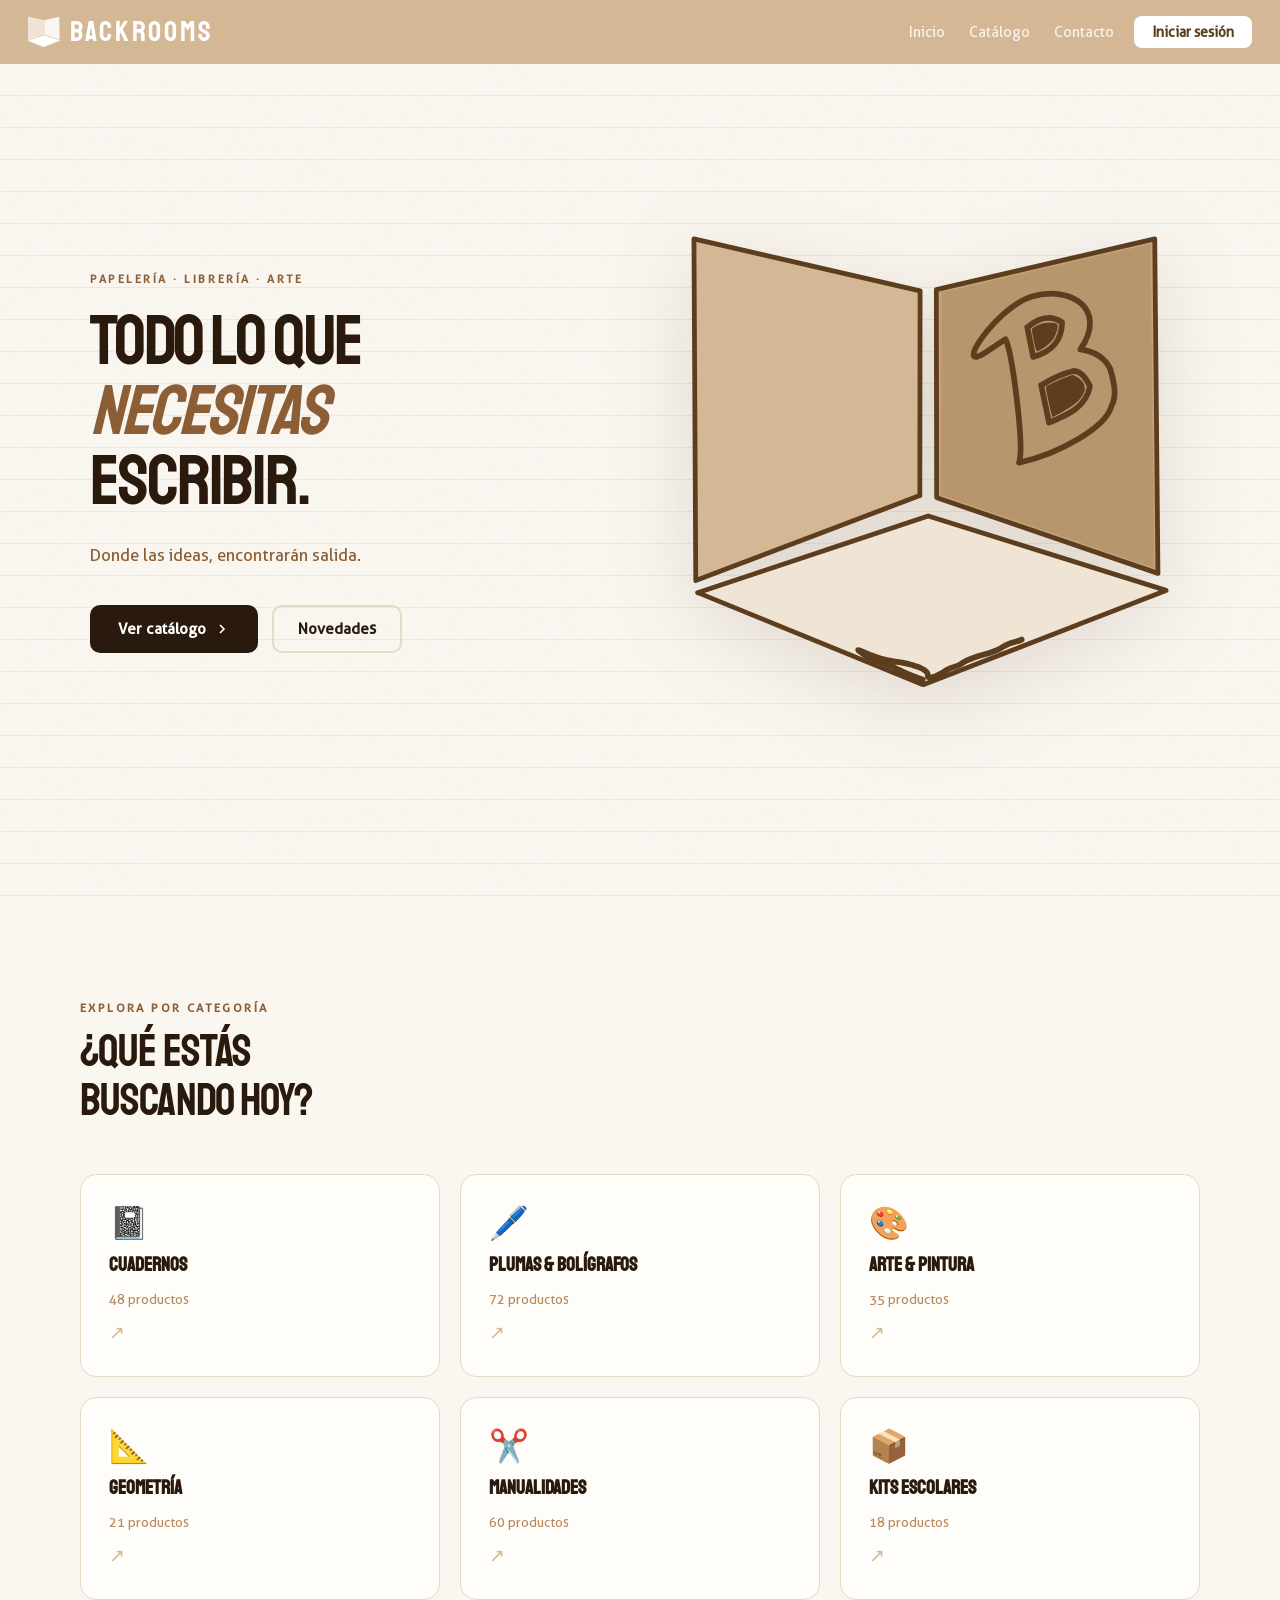
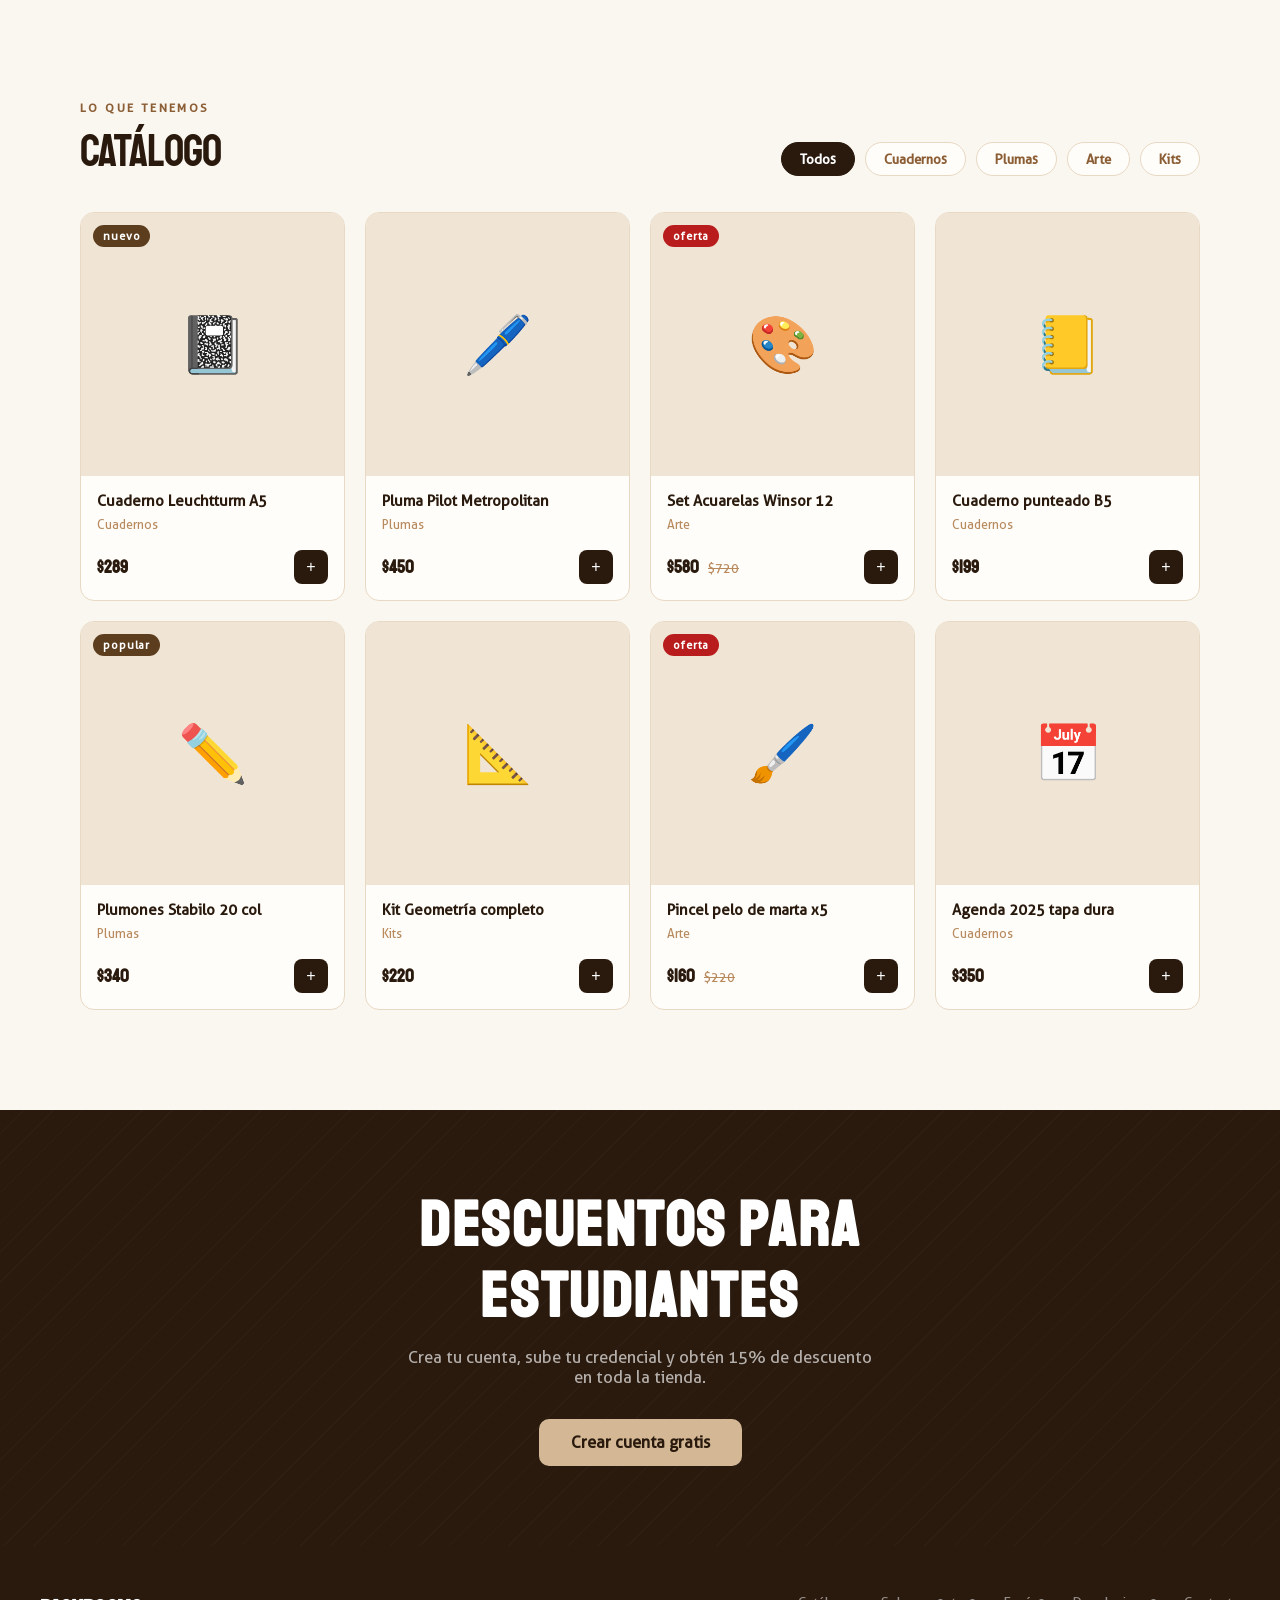
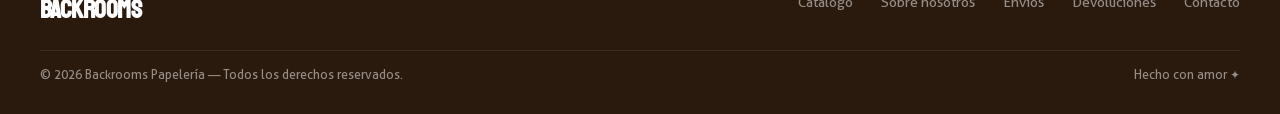
==== index.html @ 9d2553c8 "lf_test 1" ====
<!DOCTYPE html>
<html lang="es">
<head>
  <meta charset="UTF-8" />
  <meta name="viewport" content="width=device-width, initial-scale=1.0" />
  <title>Backrooms — Papelería</title>
  <link rel="preconnect" href="https://fonts.googleapis.com">
  <link href="https://fonts.googleapis.com/css2?family=Playfair+Display:wght@700;900&family=DM+Sans:wght@300;400;500&display=swap" rel="stylesheet">

  <link rel="stylesheet" href="backrooms.css" />
</head>
<body>

  <!-- ── SPLASH ── -->
  <div id="splash">
    <div class="splash-inner">
      <span class="splash-logo">Backrooms</span>
    </div>
  </div>

  <!-- ── NAV ── -->
  <nav id="navbar" class="visible">

    <!-- Avatar móvil: izquierda, solo en móvil con sesión activa -->
    <button class="mobile-avatar-btn" id="mobileAvatarBtn" style="display:none" aria-label="Abrir menú de perfil">
      <img class="mobile-avatar-img" id="mobileAvatarImg" src="" alt="Perfil" />
    </button>

    <!-- Logo alineado a la izquierda (desktop) -->
    <a class="logo" href="#">
      <svg class="logo-icon" viewBox="0 0 502.44 474.82" xmlns="http://www.w3.org/2000/svg" aria-hidden="true">
        <path d="M240.58,272.76 L6.03,361.72 L4.13,4.13 L240.85,58.45 L240.58,273.05" fill="rgba(255,255,255,0.6)" stroke="white" stroke-width="8" stroke-linejoin="round" stroke-linecap="round"/>
        <path d="M258.43,275.12 L489.83,354.2 L486.45,4.13 L257.83,57.25 L258.18,274.07" fill="rgba(255,255,255,0.85)" stroke="white" stroke-width="8" stroke-linejoin="round" stroke-linecap="round"/>
        <path d="M8.13,374.35 L244.09,470.69 L498.32,372.02 L249.34,294.12 L7.92,374.42" fill="white" stroke="white" stroke-width="8" stroke-linejoin="round" stroke-linecap="round"/>
        <path d="M330.28,109.1 C337.43,123.56 350.23,222.29 344.45,238.32 C386.89,228.7 435.29,201.38 441.06,179.17 C447.83,168.06 443.08,151.62 439.93,140.23 C433.92,127.61 422.72,121.78 408.67,119.7 C437.21,78.1 399.59,52.43 357.89,64.28 C320.61,75.45 273.63,146.62 309.82,122.67 L330.28,109.1 Z" fill="none" stroke="white" stroke-width="10" stroke-linecap="round" stroke-linejoin="round"/>
        <path d="M364.03,121.64 C363.24,121.64 362.28,120.72 361.91,119.59 C361.55,118.47 360.4,113.24 359.36,107.98 C358.33,102.71 357.73,98.25 358.03,98.04 C358.34,97.84 360.69,96.36 363.25,94.75 C365.88,93.11 371.05,91.83 375.08,91.83 C379.03,91.83 383.02,92.31 383.96,92.89 C384.92,93.48 385.21,95.89 384.62,98.36 C384.04,100.79 382.53,104.82 381.27,107.32 C380.01,109.82 375.94,114.06 372.23,116.75 C368.52,119.44 364.83,121.64 364.03,121.64 Z" fill="white"/>
        <path d="M390.68,184.66 L379.25,190.67 L377.66,184.46 C376.79,181.05 375.21,173.96 374.16,168.69 C373.11,163.43 372.5,158.91 372.8,158.64 C373.11,158.37 376.61,156.51 380.58,154.51 C384.56,152.5 390.71,149.84 394.25,148.59 L400.7,146.31 L405.14,148.61 C407.58,149.87 410.57,152.76 411.78,155.02 C413.04,157.37 413.53,160.94 412.93,163.33 C412.35,165.64 409.68,170.04 406.99,173.1 C404.3,176.16 396.96,181.36 390.68,184.66 Z" fill="white"/>
      </svg>
      <span class="logo-text">Backrooms</span>
    </a>

    <!-- Hamburger: solo en móvil -->
    <button class="hamburger" id="hamburger" aria-label="Abrir menú">
      <span class="ham-line"></span>
      <span class="ham-line"></span>
      <span class="ham-line"></span>
      <img class="ham-avatar" id="hamAvatar" src="" alt="Mi perfil" style="display:none" />
    </button>

    <div class="nav-right-group">
      <div class="nav-links">
        <a href="#">Inicio</a>
        <a href="#catalogo">Catálogo</a>
        <a href="#">Contacto</a>
      </div>
      <div class="nav-auth" id="navAuth">
        <button class="btn-auth" id="btnLogin">Iniciar sesión</button>
        <div class="user-menu-wrap" id="userMenuWrap" style="display:none">
          <button class="btn-user" id="btnUserMenu">
            <img class="btn-user-avatar" id="userAvatar" src="" alt="" />
            <span class="btn-user-name" id="userDisplayName"></span>
          </button>
          <div class="user-dropdown" id="userDropdown">
            <div class="user-dropdown-header">
              <strong id="dropdownName"></strong>
              <span id="dropdownEmail"></span>
            </div>
            <a class="user-dropdown-item" id="btnMyProfile" href="perfil.html">
              <svg width="16" height="16" viewBox="0 0 24 24" fill="none" stroke="currentColor" stroke-width="2" stroke-linecap="round" stroke-linejoin="round"><circle cx="12" cy="8" r="4"/><path d="M4 20c0-4 3.6-7 8-7s8 3 8 7"/></svg>
              Mi perfil
            </a>
            <a class="user-dropdown-item" href="guardados.html">
              <svg width="16" height="16" viewBox="0 0 24 24" fill="none" stroke="currentColor" stroke-width="2" stroke-linecap="round" stroke-linejoin="round"><path d="M19 21l-7-5-7 5V5a2 2 0 0 1 2-2h10a2 2 0 0 1 2 2z"/></svg>
              Guardados
            </a>
            <button class="user-dropdown-item danger" id="btnLogout">
              <svg width="16" height="16" viewBox="0 0 24 24" fill="none" stroke="currentColor" stroke-width="2" stroke-linecap="round" stroke-linejoin="round"><path d="M9 21H5a2 2 0 0 1-2-2V5a2 2 0 0 1 2-2h4"/><polyline points="16 17 21 12 16 7"/><line x1="21" y1="12" x2="9" y2="12"/></svg>
              Cerrar sesión
            </button>
          </div>
        </div>
      </div>
    </div>
  </nav>

  <!-- ── DRAWER ── -->
  <div class="fullmenu" id="fullMenu" role="dialog" aria-label="Menú de navegación" aria-modal="true">
    <button class="fullmenu-close" id="fullMenuClose" aria-label="Cerrar menú">✕</button>
    <div class="fullmenu-left">
      <a class="drawer-profile" id="drawerProfile" href="#" style="display:none">
        <img class="drawer-avatar" id="drawerAvatar" src="" alt="Avatar" />
        <div class="drawer-user-info">
          <span class="drawer-username" id="drawerUsername">—</span>
          <span class="drawer-email" id="drawerEmail">—</span>
        </div>
      </a>
      <div class="drawer-divider"></div>
      <ul>
        <li><a href="#">Inicio</a></li>
        <li><a href="#catalogo">Catálogo</a></li>
        <li><a href="#">Contacto</a></li>
      </ul>
      <div class="drawer-divider"></div>
      <button class="drawer-signout" id="drawerSignout" style="display:none">
        <svg width="16" height="16" viewBox="0 0 24 24" fill="none" stroke="currentColor" stroke-width="2" stroke-linecap="round" stroke-linejoin="round"><path d="M9 21H5a2 2 0 0 1-2-2V5a2 2 0 0 1 2-2h4"/><polyline points="16 17 21 12 16 7"/><line x1="21" y1="12" x2="9" y2="12"/></svg>
        Cerrar sesión
      </button>
      <button class="drawer-login" id="drawerLogin" style="display:none">
        <svg width="16" height="16" viewBox="0 0 24 24" fill="none" stroke="currentColor" stroke-width="2" stroke-linecap="round" stroke-linejoin="round"><path d="M15 3h4a2 2 0 0 1 2 2v14a2 2 0 0 1-2 2h-4"/><polyline points="10 17 15 12 10 7"/><line x1="15" y1="12" x2="3" y2="12"/></svg>
        Iniciar sesión
      </button>
    </div>
  </div>
  <div class="fullmenu-overlay" id="fullMenuOverlay"></div>

  <!-- ── MODAL AUTH (mismo HTML que EcoLinces) ── -->
  <div class="modal-backdrop" id="modalBackdrop">
    <div class="modal" id="authModal">
      <button class="modal-close" id="modalClose">✕</button>
      <div class="modal-header" id="modalHeader">
        <span id="modalHeading">¡Bienvenido de vuelta!</span>
      </div>
      <div class="modal-tabs">
        <button class="tab active" data-tab="login">Iniciar sesión</button>
        <button class="tab" data-tab="register">Registrarse</button>
      </div>
      <div class="tab-content active" id="tabLogin">
        <input type="email" id="loginEmail" placeholder="Correo electrónico" />
        <input type="password" id="loginPassword" placeholder="Contraseña" />
        <button class="btn-submit" id="btnDoLogin">Entrar</button>
        <p class="auth-error" id="loginError"></p>
      </div>
      <div class="tab-content" id="tabRegister">
        <input type="text"     id="regUsername"  placeholder="Nombre de usuario" />
        <input type="email"    id="regEmail"     placeholder="Correo electrónico" />
        <div class="password-wrap">
          <input type="password" id="regPassword" placeholder="Contraseña (mín. 6 caracteres)" />
          <div class="strength-bar"><div class="strength-fill" id="strengthFill"></div></div>
          <span class="strength-label" id="strengthLabel"></span>
        </div>
        <button class="btn-submit" id="btnDoRegister">Crear cuenta</button>
        <p class="auth-error" id="registerError"></p>
      </div>
    </div>
  </div>

  <!-- ── HERO ── -->
  <section class="hero">
    <div class="hero-content">
      <div class="hero-text">
        <p class="hero-eyebrow">Papelería · Librería · Arte</p>
        <h1 class="hero-title">
          Todo lo que<br><em>necesitas</em><br>escribir.
        </h1>
        <p class="hero-desc">
          Donde las ideas, encontrarán salida.
        </p>
        <div class="hero-ctas">
          <a href="#catalogo" class="btn-primary">
            Ver catálogo
            <svg width="16" height="16" viewBox="0 0 24 24" fill="none" stroke="currentColor" stroke-width="2.5"><path d="m9 18 6-6-6-6"/></svg>
          </a>
          <a href="#" class="btn-secondary">Novedades</a>
        </div>
      </div>

      <div class="hero-illustration">
        <!-- Logo/Ilustración SVG del Canvas de Backrooms -->
        <svg viewBox="0 0 502.44 474.82" xmlns="http://www.w3.org/2000/svg" aria-label="Logo de Backrooms">
          <!-- Caja isométrica izquierda -->
          <path d="M240.58,272.76 L6.03,361.72 L4.13,4.13 L240.85,58.45 L240.58,273.05"
            fill="#d4b896" stroke="#5c3d1e" stroke-width="5" stroke-linejoin="round" stroke-linecap="round"/>
          <!-- Caja isométrica derecha -->
          <path d="M258.43,275.12 L489.83,354.2 L486.45,4.13 L257.83,57.25 L258.18,274.07"
            fill="#c4a37a" stroke="#5c3d1e" stroke-width="5" stroke-linejoin="round" stroke-linecap="round"/>
          <!-- Tapa/suelo -->
          <path d="M8.13,374.35 L244.09,470.69 L498.32,372.02 L249.34,294.12 L7.92,374.42"
            fill="#f0e4d4" stroke="#5c3d1e" stroke-width="5" stroke-linejoin="round" stroke-linecap="round"/>

          <!-- Ilustración del lince (simplificada, parte rellena) -->
          <path d="M484.74,347.97 C483.95,347.9 433.64,330.78 372.93,309.93 L262.56,272.03 L262.98,166.12 L263.41,60.2 L370.07,35.21 C428.74,21.46 477.94,10.18 479.41,10.14 L482.09,10.05 L483.11,105.64 C483.68,158.22 484.6,234.28 485.15,274.67 C485.72,316.08 485.54,348.05 484.74,347.97 Z"
            fill="#5c3d1e" opacity="0.12"/>

          <!-- Cuerpo del lince -->
          <path d="M330.28,109.1 C337.43,123.56 350.23,222.29 344.45,238.32 C386.89,228.7 435.29,201.38 441.06,179.17 C447.83,168.06 443.08,151.62 439.93,140.23 C433.92,127.61 422.72,121.78 408.67,119.7 C437.21,78.1 399.59,52.43 357.89,64.28 C320.61,75.45 273.63,146.62 309.82,122.67 L330.28,109.1 Z"
            fill="none" stroke="#5c3d1e" stroke-width="6" stroke-linecap="round" stroke-linejoin="round"/>

          <!-- Ojo izquierdo del lince -->
          <path d="M364.03,121.64 C363.24,121.64 362.28,120.72 361.91,119.59 C361.55,118.47 360.4,113.24 359.36,107.98 C358.33,102.71 357.73,98.25 358.03,98.04 C358.34,97.84 360.69,96.36 363.25,94.75 C365.88,93.11 371.05,91.83 375.08,91.83 C379.03,91.83 383.02,92.31 383.96,92.89 C384.92,93.48 385.21,95.89 384.62,98.36 C384.04,100.79 382.53,104.82 381.27,107.32 C380.01,109.82 375.94,114.06 372.23,116.75 C368.52,119.44 364.83,121.64 364.03,121.64 Z"
            fill="#5c3d1e"/>
          <!-- Oreja izquierda -->
          <path d="M353.08,96.46 L359.19,127.57 C380.7,121.42 389.32,109.19 389.45,91.19 C379.4,84.99 368.05,83.68 353.16,96.84"
            fill="none" stroke="#5c3d1e" stroke-width="6" stroke-linecap="round" stroke-linejoin="round"/>

          <!-- Ojo derecho -->
          <path d="M390.68,184.66 L379.25,190.67 L377.66,184.46 C376.79,181.05 375.21,173.96 374.16,168.69 C373.11,163.43 372.5,158.91 372.8,158.64 C373.11,158.37 376.61,156.51 380.58,154.51 C384.56,152.5 390.71,149.84 394.25,148.59 L400.7,146.31 L405.14,148.61 C407.58,149.87 410.57,152.76 411.78,155.02 C413.04,157.37 413.53,160.94 412.93,163.33 C412.35,165.64 409.68,170.04 406.99,173.1 C404.3,176.16 396.96,181.36 390.68,184.66 Z"
            fill="#5c3d1e"/>
          <!-- Oreja derecha -->
          <path d="M367.53,156.96 L375.84,196.38 C395.31,188.27 414.79,180.1 418.64,158.32 C414.6,150.33 410.18,142.95 401.53,142.32 C389.78,145.03 378.53,150.33 367.59,157.28"
            fill="none" stroke="#5c3d1e" stroke-width="6" stroke-linecap="round" stroke-linejoin="round"/>

          <!-- Suelo completo -->
          <path d="M243.64,465.34 L243.69,465.35 Q243.75,465.37 241.97,464.84 Q240.19,464.31 238.46,463.64 L236.73,462.97 L234.98,462.26 Q233.24,461.56 231.01,460.7 Q228.78,459.84 226.58,458.91 Q224.39,457.98 222.39,457.07 Q220.38,456.17 218.55,455.2 Q216.71,454.23 214.89,453.35 Q213.08,452.46 211.26,451.65 Q209.44,450.84 207.74,450.17 Q206.05,449.51 204.2,448.72 Q202.36,447.94 200.54,447.43 Q198.73,446.92 196.7,446.51 Q194.68,446.1 192.65,445.41 Q190.62,444.72 188.83,443.78 Q187.04,442.84 185.58,441.69 Q184.11,440.54 182.58,439.46 L181.04,438.37 L178.09,436.25 L176.58,435.14 Q175.07,434.03 176.9,434.72 Q178.73,435.4 180.62,436.19 L182.51,436.97 L187.38,439.02 L190.23,440.17 Q193.08,441.33 196.3,442.34 Q199.53,443.36 202.68,444.19 Q205.83,445.01 208.85,445.59 Q211.87,446.17 214.86,446.59 Q217.85,447.01 220.53,447.39 Q223.21,447.77 225.75,448.37 Q228.28,448.97 230.51,449.59 Q232.74,450.22 234.64,450.81 Q236.55,451.4 238.26,452 Q239.97,452.6 241.93,453.5 Q243.88,454.4 245.41,455.48 Q246.94,456.57 248.07,458.04 Q249.19,459.51 248.94,461.36 Q248.7,463.21 250.79,463.24 Q252.88,463.27 254.72,462.68 Q256.56,462.08 258.52,461.16 Q260.47,460.25 262.14,459.33 Q263.81,458.41 265.61,457.33 Q267.42,456.25 269.22,455.1 Q271.02,453.96 272.99,453.26 Q274.96,452.55 276.98,451.92 Q279,451.29 280.94,450.54 Q282.88,449.78 284.44,448.57 Q285.99,447.36 287.68,446.43 Q289.38,445.5 291.25,444.72 Q293.12,443.95 294.83,443.3 Q296.54,442.65 298.46,442 Q300.38,441.35 302.23,440.75 Q304.08,440.14 305.91,439.65 Q307.73,439.17 309.65,438.63 Q311.57,438.1 313.52,437.46 Q315.46,436.82 317.17,436.16 L318.88,435.5 L320.66,434.83 Q322.45,434.16 324.13,433.18 Q325.8,432.2 327.43,431.14 Q329.05,430.08 330.76,429.27 Q332.47,428.46 334.31,427.76 Q336.15,427.07 337.9,426.53 Q339.65,426 341.43,425.59 Q343.21,425.18 344.89,424.47 L347.18,423.47"
            fill="none" stroke="#5c3d1e" stroke-width="6" stroke-linecap="round" stroke-linejoin="round"/>
        </svg>
      </div>
    </div>
  </section>

  <!-- ── CATEGORÍAS ── -->
  <section class="categories-section">
    <div class="fade-in">
      <p class="section-label">Explora por categoría</p>
      <h2 class="section-title">¿Qué estás<br>buscando hoy?</h2>
    </div>
    <div class="categories-grid fade-in">
      <a class="cat-card" href="#catalogo">
        <div class="cat-icon">📓</div>
        <div class="cat-name">Cuadernos</div>
        <div class="cat-count">48 productos</div>
        <div class="cat-arrow">↗</div>
      </a>
      <a class="cat-card" href="#catalogo">
        <div class="cat-icon">🖊️</div>
        <div class="cat-name">Plumas & Bolígrafos</div>
        <div class="cat-count">72 productos</div>
        <div class="cat-arrow">↗</div>
      </a>
      <a class="cat-card" href="#catalogo">
        <div class="cat-icon">🎨</div>
        <div class="cat-name">Arte & Pintura</div>
        <div class="cat-count">35 productos</div>
        <div class="cat-arrow">↗</div>
      </a>
      <a class="cat-card" href="#catalogo">
        <div class="cat-icon">📐</div>
        <div class="cat-name">Geometría</div>
        <div class="cat-count">21 productos</div>
        <div class="cat-arrow">↗</div>
      </a>
      <a class="cat-card" href="#catalogo">
        <div class="cat-icon">✂️</div>
        <div class="cat-name">Manualidades</div>
        <div class="cat-count">60 productos</div>
        <div class="cat-arrow">↗</div>
      </a>
      <a class="cat-card" href="#catalogo">
        <div class="cat-icon">📦</div>
        <div class="cat-name">Kits escolares</div>
        <div class="cat-count">18 productos</div>
        <div class="cat-arrow">↗</div>
      </a>
    </div>
  </section>

  <!-- ── CATÁLOGO ── -->
  <section class="catalog-section" id="catalogo">
    <div class="catalog-header fade-in">
      <div>
        <p class="section-label">Lo que tenemos</p>
        <h2 class="section-title" style="margin-bottom:0">Catálogo</h2>
      </div>
      <div class="catalog-filters" id="filterBtns">
        <button class="filter-btn active" data-filter="all">Todos</button>
        <button class="filter-btn" data-filter="cuadernos">Cuadernos</button>
        <button class="filter-btn" data-filter="plumas">Plumas</button>
        <button class="filter-btn" data-filter="arte">Arte</button>
        <button class="filter-btn" data-filter="kits">Kits</button>
      </div>
    </div>

    <div class="products-grid" id="productsGrid">
      <!-- Skeleton inicial -->
      <div class="product-skel"><div class="skel-img"></div><div class="skel-line"></div><div class="skel-line short"></div></div>
      <div class="product-skel"><div class="skel-img"></div><div class="skel-line"></div><div class="skel-line short"></div></div>
      <div class="product-skel"><div class="skel-img"></div><div class="skel-line"></div><div class="skel-line short"></div></div>
      <div class="product-skel"><div class="skel-img"></div><div class="skel-line"></div><div class="skel-line short"></div></div>
    </div>
  </section>

  <!-- ── BANNER ── -->
  <section class="banner-section fade-in">
    <h2>Descuentos para<br>estudiantes</h2>
    <p>Crea tu cuenta, sube tu credencial y obtén 15% de descuento en toda la tienda.</p>
    <a href="#" class="btn-banner" id="bannerCta">Crear cuenta gratis</a>
  </section>

  <!-- ── FOOTER ── -->
  <footer>
    <div class="footer-top">
      <div class="footer-brand">Backrooms</div>
      <div class="footer-links">
        <a href="#">Catálogo</a>
        <a href="#">Sobre nosotros</a>
        <a href="#">Envíos</a>
        <a href="#">Devoluciones</a>
        <a href="#">Contacto</a>
      </div>
    </div>
    <div class="footer-bottom">
      <span>© 2026 Backrooms Papelería — Todos los derechos reservados.</span>
      <span>Hecho con amor ✦</span>
    </div>
  </footer>

  <!-- ── SCRIPTS ── -->
  <script src="https://cdn.jsdelivr.net/npm/@supabase/supabase-js@2"></script>

  <script src="backrooms.js"></script>
</body>
</html>
---- backrooms.css ----
/* ══════════════════════════════════════════════
   VARIABLES & RESET
══════════════════════════════════════════════ */
@font-face {
  font-family: 'Staatliches';
  src: url('Staatliches-Regular.ttf') format('truetype');
  font-weight: normal;
  font-display: swap;
}
@font-face {
  font-family: 'Aller';
  src: url('Aller_Rg.ttf') format('truetype');
  font-weight: normal;
  font-display: swap;
}

*, *::before, *::after {
  box-sizing: border-box;
  margin: 0;
  padding: 0;
  -webkit-tap-highlight-color: transparent;
}

:root {
  /* ── Paleta Backrooms ── */
  --beige:          #d4b896;   /* color principal del header */
  --beige-dark:     #c4a37a;   /* hover del header al hacer scroll */
  --beige-light:    #f0e4d4;   /* fondos suaves */
  --beige-pale:     #faf6f0;   /* fondo de página */
  --brown:          #5c3d1e;   /* texto principal */
  --brown-mid:      #8b5e35;   /* texto secundario */
  --brown-light:    #b88a5e;   /* texto terciario */
  --cream:          #fffdf9;   /* superficie cards */
  --ink:            #2a1a0e;   /* texto más oscuro / bold */
  --accent:         #3a2210;   /* acento oscuro */

  /* ── Tokens semánticos ── */
  --bg-page:        #faf6f0;
  --bg-surface:     #fffdf9;
  --bg-surface-2:   #f5ede0;
  --bg-nav:         #d4b896;
  --bg-nav-scroll:  rgba(212, 184, 150, 0.88);
  --bg-footer:      #2a1a0e;
  --border-subtle:  #e8d9c4;
  --text-dark:      #2a1a0e;
  --text-mid:       #8b5e35;
  --text-light:     #b88a5e;
  --nav-height:     64px;

  /* ── Acento de botones (análogo al green-btn de EcoLinces) ── */
  --btn-main:       #5c3d1e;
  --btn-hover:      #3a2210;
  --skel-base:      #e8d9c4;
  --skel-shine:     #f0e4d4;
}

html { scroll-behavior: smooth; }

:focus-visible {
  outline: 3px solid var(--brown);
  outline-offset: 3px;
  border-radius: 4px;
}

body {
  font-family: 'Aller', Arial, sans-serif;
  color: var(--text-dark);
  background: var(--bg-page);
  overflow-x: hidden;
}

/* ══════════════════════════════════════════════
   SPLASH
══════════════════════════════════════════════ */
#splash {
  position: fixed;
  inset: 0;
  z-index: 99999;
  background: var(--beige);
  display: flex;
  align-items: center;
  justify-content: center;
  pointer-events: none;
}

.splash-inner {
  display: flex;
  align-items: center;
  gap: 14px;
}

.splash-icon {
  width: 48px;
  height: 48px;
  opacity: 0;
}

#splash .splash-logo {
  font-family: 'Staatliches', sans-serif;
  font-size: 4.5rem;
  letter-spacing: 0.08em;
  font-weight: 900;
  color: white;
  opacity: 0;
  transform: translateY(0);
  transition: none;
  letter-spacing: -0.02em;
}

#splash.animate-logo .splash-logo,
#splash.animate-logo .splash-icon {
  animation: splashFadeIn 0.7s ease forwards;
}
#splash.animate-logo .splash-icon { animation-delay: 0.1s; }

#splash.animate-slide .splash-logo,
#splash.animate-slide .splash-icon {
  animation: splashSlideUp 0.55s cubic-bezier(.4,0,.2,1) forwards;
}

@keyframes splashFadeIn {
  from { opacity: 0; transform: translateY(20px); }
  to   { opacity: 1; transform: translateY(0); }
}
@keyframes splashSlideUp {
  from { opacity: 1; transform: translateY(0); }
  to   { opacity: 0; transform: translateY(-70px); }
}

#splash.done {
  opacity: 0;
  transition: opacity 0.3s ease;
  pointer-events: none;
}

/* ══════════════════════════════════════════════
   NAV — mismo patrón que EcoLinces, colores Backrooms
══════════════════════════════════════════════ */
nav {
  position: fixed;
  top: 0; left: 0; right: 0;
  z-index: 200;
  height: var(--nav-height);
  display: flex;
  align-items: center;
  justify-content: space-between;
  padding: 0 28px;
  background: var(--bg-nav);
  transition: background 0.4s ease, backdrop-filter 0.4s ease, box-shadow 0.4s ease;
  opacity: 0;
}

nav.visible {
  opacity: 1;
  transition: opacity 0.5s ease, background 0.4s ease, backdrop-filter 0.4s ease, box-shadow 0.4s ease;
}

nav.scrolled {
  background: var(--bg-nav-scroll);
  backdrop-filter: blur(14px);
  -webkit-backdrop-filter: blur(14px);
  box-shadow: 0 1px 16px rgba(90,50,20,0.12);
}

/* Logo centrado */
/* Logo alineado a la izquierda */
.logo {
  display: flex;
  align-items: center;
  gap: 10px;
  text-decoration: none;
  flex-shrink: 0;
}

.logo-icon {
  width: 32px;
  height: 32px;
  flex-shrink: 0;
}

.logo-text {
  font-family: 'Staatliches', sans-serif;
  font-size: 1.8rem;
  font-weight: normal;
  color: white;
  letter-spacing: 0.1em;
  white-space: nowrap;
  text-transform: uppercase;
}


/* Avatar móvil: izquierda del nav, solo visible en móvil con sesión */
.mobile-avatar-btn {
  display: none;
  background: none;
  border: none;
  cursor: pointer;
  padding: 2px;
  border-radius: 50%;
  flex-shrink: 0;
}

.mobile-avatar-img {
  width: 36px;
  height: 36px;
  border-radius: 50%;
  object-fit: cover;
  border: 2px solid rgba(255,255,255,0.7);
  display: block;
  transition: border-color 0.2s;
}
.mobile-avatar-btn:hover .mobile-avatar-img { border-color: white; }


/* Links de cuenta en el drawer */
.drawer-account-links {
  display: flex;
  flex-direction: column;
  gap: 2px;
  margin-top: 8px;
}
.drawer-account-link {
  display: flex;
  align-items: center;
  gap: 10px;
  font-family: 'Aller', sans-serif;
  font-size: 0.88rem;
  font-weight: 600;
  color: var(--text-mid);
  text-decoration: none;
  padding: 9px 8px;
  border-radius: 8px;
  transition: background 0.18s, color 0.18s;
}
.drawer-account-link:hover {
  background: rgba(92,61,30,0.08);
  color: var(--ink);
}

/* Hamburger: oculto en desktop, visible solo en móvil */
.hamburger {
  background: none;
  border: none;
  cursor: pointer;
  display: none;
  flex-direction: column;
  gap: 5px;
  padding: 6px;
  border-radius: 8px;
  transition: background 0.2s;
  order: 3;
}
.hamburger:hover { background: rgba(255,255,255,0.2); }

.ham-line {
  display: block;
  width: 22px;
  height: 2px;
  background: white;
  border-radius: 2px;
}

.ham-avatar {
  width: 34px;
  height: 34px;
  border-radius: 50%;
  object-fit: cover;
  border: 2px solid rgba(255,255,255,0.6);
  transition: border-color 0.2s, transform 0.2s;
}
.ham-avatar:hover { border-color: white; transform: scale(1.05); }

/* Nav derecha */
.nav-right-group {
  display: flex;
  align-items: center;
  gap: 20px;
}

.nav-links {
  display: flex;
  gap: 24px;
  align-items: center;
}

.nav-links a {
  font-family: 'Aller', sans-serif;
  font-size: 0.9rem;
  font-weight: 500;
  color: white;
  text-decoration: none;
  opacity: 0.85;
  transition: opacity 0.2s;
}
.nav-links a:hover { opacity: 1; }

/* Auth en nav */
.nav-auth { display: flex; align-items: center; }

.btn-auth {
  background: white;
  color: var(--brown);
  border: none;
  border-radius: 8px;
  padding: 8px 18px;
  font-family: 'Aller', sans-serif;
  font-size: 0.88rem;
  font-weight: 700;
  cursor: pointer;
  transition: background 0.2s, color 0.2s, transform 0.15s;
}
.btn-auth:hover { background: var(--beige-light); transform: translateY(-1px); }

.user-menu-wrap { position: relative; }

.btn-user {
  display: flex;
  align-items: center;
  gap: 8px;
  background: rgba(255,255,255,0.18);
  border: 1px solid rgba(255,255,255,0.3);
  border-radius: 99px;
  padding: 4px 12px 4px 4px;
  cursor: pointer;
  transition: background 0.2s;
}
.btn-user:hover { background: rgba(255,255,255,0.28); }

.btn-user-avatar {
  width: 28px;
  height: 28px;
  border-radius: 50%;
  object-fit: cover;
}

.btn-user-name {
  font-family: 'Aller', sans-serif;
  font-size: 0.85rem;
  font-weight: 600;
  color: white;
  max-width: 100px;
  overflow: hidden;
  text-overflow: ellipsis;
  white-space: nowrap;
}

/* Dropdown de usuario */
.user-dropdown {
  position: absolute;
  top: calc(100% + 10px);
  right: 0;
  background: var(--bg-surface);
  border: 1px solid var(--border-subtle);
  border-radius: 14px;
  box-shadow: 0 12px 40px rgba(90,50,20,0.16);
  min-width: 210px;
  overflow: hidden;
  opacity: 0;
  pointer-events: none;
  transform: translateY(-6px);
  transition: opacity 0.2s, transform 0.2s;
  z-index: 500;
}
.user-dropdown.open { opacity: 1; pointer-events: all; transform: translateY(0); }

.user-dropdown-header {
  padding: 16px 18px 12px;
  border-bottom: 1px solid var(--border-subtle);
}
.user-dropdown-header strong {
  display: block;
  font-size: 0.95rem;
  color: var(--text-dark);
  font-weight: 700;
}
.user-dropdown-header span {
  font-size: 0.8rem;
  color: var(--text-light);
}

.user-dropdown-item {
  display: flex;
  align-items: center;
  gap: 10px;
  padding: 11px 18px;
  font-family: 'Aller', sans-serif;
  font-size: 0.88rem;
  font-weight: 500;
  color: var(--text-dark);
  text-decoration: none;
  background: none;
  border: none;
  width: 100%;
  text-align: left;
  cursor: pointer;
  transition: background 0.15s;
}
.user-dropdown-item:hover { background: var(--bg-surface-2); }
.user-dropdown-item.danger { color: #b91c1c; }
.user-dropdown-item.danger:hover { background: #fff0f0; }

/* ══════════════════════════════════════════════
   DRAWER (MENÚ FULLSCREEN)
══════════════════════════════════════════════ */
.fullmenu {
  position: fixed;
  inset: 0;
  z-index: 300;
  background: var(--beige-light);
  display: flex;
  flex-direction: column;
  transform: translateX(-100%);
  transition: transform 0.38s cubic-bezier(.4,0,.2,1);
  max-width: 320px;
}
.fullmenu.open { transform: translateX(0); }

.fullmenu-close {
  position: absolute;
  top: 18px;
  right: 18px;
  background: rgba(92,61,30,0.1);
  border: none;
  width: 34px;
  height: 34px;
  border-radius: 50%;
  font-size: 1rem;
  cursor: pointer;
  color: var(--brown);
  display: flex;
  align-items: center;
  justify-content: center;
  transition: background 0.2s, transform 0.2s;
}
.fullmenu-close:hover { background: rgba(92,61,30,0.2); transform: rotate(90deg); }

.fullmenu-left {
  padding: 80px 36px 40px;
  display: flex;
  flex-direction: column;
  gap: 0;
  overflow-y: auto;
  height: 100%;
}

.drawer-profile {
  display: flex;
  align-items: center;
  gap: 12px;
  padding: 10px 0;
  text-decoration: none;
  border-radius: 10px;
  transition: background 0.2s;
}
.drawer-profile:hover { background: rgba(92,61,30,0.06); padding-left: 6px; }

.drawer-avatar {
  width: 46px;
  height: 46px;
  border-radius: 50%;
  object-fit: cover;
  border: 2px solid var(--beige);
}

.drawer-user-info { display: flex; flex-direction: column; }
.drawer-username {
  font-family: 'Aller', sans-serif;
  font-size: 0.95rem;
  font-weight: 700;
  color: var(--ink);
}
.drawer-email {
  font-size: 0.78rem;
  color: var(--text-light);
}

.drawer-divider {
  height: 1px;
  background: var(--border-subtle);
  margin: 16px 0;
}

.fullmenu-left ul { list-style: none; display: flex; flex-direction: column; gap: 4px; }
.fullmenu-left ul li a {
  font-family: 'Staatliches', sans-serif;
  font-size: 1.8rem;
  font-weight: 700;
  color: var(--ink);
  text-decoration: none;
  display: block;
  padding: 6px 0;
  opacity: 0;
  transform: translateX(-20px);
  transition: color 0.2s, opacity 0.35s, transform 0.35s;
  line-height: 1.2;
}
.fullmenu.open .fullmenu-left ul li:nth-child(1) a { opacity:1; transform:translateX(0); transition-delay: 0.08s; }
.fullmenu.open .fullmenu-left ul li:nth-child(2) a { opacity:1; transform:translateX(0); transition-delay: 0.14s; }
.fullmenu.open .fullmenu-left ul li:nth-child(3) a { opacity:1; transform:translateX(0); transition-delay: 0.20s; }
.fullmenu.open .fullmenu-left ul li:nth-child(4) a { opacity:1; transform:translateX(0); transition-delay: 0.26s; }
.fullmenu-left ul li a:hover { color: var(--brown-mid); }

.drawer-signout, .drawer-login {
  display: flex;
  align-items: center;
  gap: 8px;
  background: none;
  border: none;
  cursor: pointer;
  font-family: 'Aller', sans-serif;
  font-size: 0.88rem;
  font-weight: 600;
  color: var(--text-mid);
  padding: 8px 0;
  transition: color 0.2s;
}
.drawer-signout:hover { color: #b91c1c; }
.drawer-login:hover { color: var(--ink); }

.fullmenu-overlay {
  position: fixed;
  inset: 0;
  z-index: 299;
  background: rgba(42,26,14,0.45);
  backdrop-filter: blur(3px);
  opacity: 0;
  pointer-events: none;
  transition: opacity 0.35s;
}
.fullmenu-overlay.visible { opacity: 1; pointer-events: all; }

/* ══════════════════════════════════════════════
   MODAL AUTH — mismo HTML que EcoLinces, colores Backrooms
══════════════════════════════════════════════ */
.modal-backdrop {
  position: fixed;
  inset: 0;
  background: rgba(42,26,14,0.6);
  z-index: 800;
  display: flex;
  align-items: center;
  justify-content: center;
  opacity: 0;
  pointer-events: none;
  transition: opacity 0.25s;
}
.modal-backdrop.open { opacity: 1; pointer-events: all; }

.modal {
  background: var(--bg-surface);
  border-radius: 18px;
  overflow: hidden;
  width: 100%;
  max-width: 520px;
  position: relative;
  box-shadow: 0 24px 64px rgba(42,26,14,0.28);
}

.modal-close {
  position: absolute;
  top: 16px;
  right: 16px;
  background: rgba(255,255,255,0.2);
  border: none;
  font-size: 1.1rem;
  cursor: pointer;
  color: white;
  width: 32px;
  height: 32px;
  border-radius: 50%;
  display: flex;
  align-items: center;
  justify-content: center;
  z-index: 2;
  transition: background 0.2s;
}
.modal-close:hover { background: rgba(255,255,255,0.35); }

/* Header del modal: café/beige oscuro en lugar de verde */
.modal-header {
  background: var(--btn-main);
  padding: 28px 36px 24px;
}
.modal-header span {
  font-family: 'Staatliches', sans-serif;
  font-size: 1.7rem;
  font-weight: 700;
  color: white;
  display: block;
}

.modal-tabs {
  display: flex;
  border-bottom: 2px solid var(--border-subtle);
  padding: 0 36px;
  background: var(--bg-surface);
}
.tab {
  flex: 1;
  background: none;
  border: none;
  padding: 14px 0;
  font-family: 'Aller', sans-serif;
  font-size: 0.95rem;
  font-weight: 600;
  color: var(--text-light);
  cursor: pointer;
  border-bottom: 2px solid transparent;
  margin-bottom: -2px;
  transition: color 0.2s, border-color 0.2s;
}
.tab.active { color: var(--btn-main); border-bottom-color: var(--btn-main); }

.tab-content {
  display: none;
  flex-direction: column;
  gap: 12px;
  padding: 28px 36px 32px;
}
.tab-content.active { display: flex; }

.tab-content input {
  padding: 13px 16px;
  border: 1px solid var(--border-subtle);
  border-radius: 8px;
  font-size: 0.95rem;
  font-family: 'Aller', sans-serif;
  outline: none;
  transition: border-color 0.2s;
  width: 100%;
  background: var(--bg-page);
  color: var(--text-dark);
}
.tab-content input:focus { border-color: var(--btn-main); }

.password-wrap { display: flex; flex-direction: column; gap: 6px; }

.strength-bar {
  height: 5px;
  background: var(--border-subtle);
  border-radius: 99px;
  overflow: hidden;
}
.strength-fill {
  height: 100%;
  width: 0%;
  border-radius: 99px;
  transition: width 0.3s ease, background 0.3s ease;
}
.strength-label {
  font-size: 0.78rem;
  font-weight: 600;
  min-height: 16px;
}

.btn-submit {
  background: var(--btn-main);
  color: white;
  border: none;
  border-radius: 8px;
  padding: 14px;
  font-size: 0.95rem;
  font-weight: 700;
  font-family: 'Aller', sans-serif;
  cursor: pointer;
  margin-top: 4px;
  transition: background 0.2s;
  width: 100%;
}
.btn-submit:hover { background: var(--btn-hover); }

.auth-error {
  font-size: 0.83rem;
  color: #b91c1c;
  min-height: 18px;
  text-align: center;
}

@media (max-width: 520px) {
  .modal-backdrop { padding: 0 20px; }
  .modal { border-radius: 20px; max-height: 90dvh; overflow-y: auto; }
  .tab-content { padding: 20px 24px 28px; }
  .modal-tabs { padding: 0 24px; }
  .modal-header { padding: 22px 24px 18px; }
}

/* ══════════════════════════════════════════════
   HERO — Papel texturado con ilustración
══════════════════════════════════════════════ */
.hero {
  min-height: 100vh;
  display: flex;
  align-items: center;
  justify-content: center;
  padding: calc(var(--nav-height) + 40px) 40px 80px;
  position: relative;
  overflow: hidden;
  background: var(--beige-pale);
}

/* Textura de papel */
.hero::before {
  content: '';
  position: absolute;
  inset: 0;
  background-image:
    url("data:image/svg+xml,%3Csvg width='400' height='400' xmlns='http://www.w3.org/2000/svg'%3E%3Cfilter id='n'%3E%3CfeTurbulence type='fractalNoise' baseFrequency='0.65' numOctaves='3' stitchTiles='stitch'/%3E%3C/filter%3E%3Crect width='100%25' height='100%25' filter='url(%23n)' opacity='0.04'/%3E%3C/svg%3E");
  opacity: 0.6;
  pointer-events: none;
}

/* Líneas de papel rayado decorativas */
.hero::after {
  content: '';
  position: absolute;
  left: 0; right: 0;
  top: var(--nav-height);
  bottom: 0;
  background-image: repeating-linear-gradient(
    to bottom,
    transparent,
    transparent 31px,
    rgba(212,184,150,0.25) 31px,
    rgba(212,184,150,0.25) 32px
  );
  pointer-events: none;
}

.hero-content {
  position: relative;
  z-index: 2;
  display: grid;
  grid-template-columns: 1fr 1fr;
  gap: 60px;
  align-items: center;
  max-width: 1100px;
  width: 100%;
}

.hero-text { }

.hero-eyebrow {
  font-family: 'Aller', sans-serif;
  font-size: 0.72rem;
  font-weight: 700;
  letter-spacing: 0.22em;
  text-transform: uppercase;
  color: var(--brown-mid);
  margin-bottom: 20px;
  opacity: 0;
  animation: fadeUp 0.7s 0.5s ease forwards;
}

.hero-title {
  font-family: 'Staatliches', sans-serif;
  font-size: clamp(3rem, 5.5vw, 5rem);
  font-weight: normal;
  line-height: 1.0;
  letter-spacing: 0.03em;
  color: var(--ink);
  letter-spacing: -0.03em;
  margin-bottom: 24px;
  opacity: 0;
  animation: fadeUp 0.7s 0.65s ease forwards;
}

.hero-title em {
  font-style: italic;
  color: var(--brown-mid);
}

.hero-desc {
  font-size: 1.05rem;
  color: var(--text-mid);
  line-height: 1.7;
  max-width: 420px;
  margin-bottom: 36px;
  opacity: 0;
  animation: fadeUp 0.7s 0.8s ease forwards;
}

.hero-ctas {
  display: flex;
  gap: 14px;
  flex-wrap: wrap;
  opacity: 0;
  animation: fadeUp 0.7s 0.95s ease forwards;
}

.btn-primary {
  background: var(--ink);
  color: white;
  border: none;
  border-radius: 10px;
  padding: 14px 28px;
  font-family: 'Aller', sans-serif;
  font-size: 0.95rem;
  font-weight: 700;
  cursor: pointer;
  text-decoration: none;
  display: inline-flex;
  align-items: center;
  gap: 8px;
  transition: background 0.2s, transform 0.2s;
}
.btn-primary:hover { background: var(--brown); transform: translateY(-2px); }

.btn-secondary {
  background: transparent;
  color: var(--ink);
  border: 2px solid var(--border-subtle);
  border-radius: 10px;
  padding: 13px 24px;
  font-family: 'Aller', sans-serif;
  font-size: 0.95rem;
  font-weight: 600;
  cursor: pointer;
  text-decoration: none;
  transition: border-color 0.2s, background 0.2s, transform 0.2s;
}
.btn-secondary:hover { border-color: var(--brown); background: rgba(92,61,30,0.05); transform: translateY(-2px); }

/* Ilustración del hero */
.hero-illustration {
  position: relative;
  display: flex;
  align-items: center;
  justify-content: center;
  opacity: 0;
  animation: fadeIn 1s 0.6s ease forwards;
}

.hero-illustration svg {
  width: 100%;
  max-width: 480px;
  filter: drop-shadow(0 20px 40px rgba(92,61,30,0.15));
  transform-origin: center;
  animation: floatSvg 6s ease-in-out infinite;
}

@keyframes floatSvg {
  0%, 100% { transform: translateY(0) rotate(-1deg); }
  50%       { transform: translateY(-12px) rotate(1deg); }
}

@keyframes fadeUp {
  from { opacity: 0; transform: translateY(22px); }
  to   { opacity: 1; transform: translateY(0); }
}
@keyframes fadeIn {
  from { opacity: 0; }
  to   { opacity: 1; }
}

/* ══════════════════════════════════════════════
   SECCIÓN CATEGORÍAS
══════════════════════════════════════════════ */
.section-label {
  font-family: 'Aller', sans-serif;
  font-size: 0.75rem;
  font-weight: 700;
  letter-spacing: 0.2em;
  text-transform: uppercase;
  color: var(--brown-mid);
  margin-bottom: 12px;
}

.section-title {
  font-family: 'Staatliches', sans-serif;
  font-size: clamp(2rem, 3.5vw, 3rem);
  font-weight: normal;
  letter-spacing: 0.03em;
  color: var(--ink);
  letter-spacing: -0.02em;
  line-height: 1.1;
  margin-bottom: 48px;
}

.categories-section {
  padding: 100px 40px;
  max-width: 1200px;
  margin: 0 auto;
}

.categories-grid {
  display: grid;
  grid-template-columns: repeat(3, 1fr);
  gap: 20px;
}

.cat-card {
  background: var(--bg-surface);
  border: 1px solid var(--border-subtle);
  border-radius: 16px;
  padding: 32px 28px;
  text-decoration: none;
  color: inherit;
  transition: transform 0.25s, box-shadow 0.25s, border-color 0.25s;
  display: flex;
  flex-direction: column;
  gap: 14px;
  position: relative;
  overflow: hidden;
}

.cat-card::before {
  content: '';
  position: absolute;
  bottom: 0; left: 0; right: 0;
  height: 4px;
  background: var(--beige);
  transform: scaleX(0);
  transition: transform 0.3s ease;
}

.cat-card:hover {
  transform: translateY(-4px);
  box-shadow: 0 16px 40px rgba(92,61,30,0.12);
  border-color: var(--beige);
}
.cat-card:hover::before { transform: scaleX(1); }

.cat-icon {
  font-size: 2rem;
  line-height: 1;
}

.cat-name {
  font-family: 'Staatliches', sans-serif;
  font-size: 1.2rem;
  font-weight: 700;
  color: var(--ink);
}

.cat-count {
  font-size: 0.83rem;
  color: var(--text-light);
  font-weight: 500;
}

.cat-arrow {
  margin-top: auto;
  font-size: 1.2rem;
  color: var(--beige);
  transition: transform 0.2s, color 0.2s;
}
.cat-card:hover .cat-arrow { transform: translate(4px,-4px); color: var(--brown); }

/* ══════════════════════════════════════════════
   CATÁLOGO DE PRODUCTOS
══════════════════════════════════════════════ */
.catalog-section {
  padding: 0 40px 100px;
  max-width: 1200px;
  margin: 0 auto;
}

.catalog-header {
  display: flex;
  align-items: flex-end;
  justify-content: space-between;
  margin-bottom: 36px;
  flex-wrap: wrap;
  gap: 20px;
}

.catalog-filters {
  display: flex;
  gap: 10px;
  flex-wrap: wrap;
}

.filter-btn {
  background: var(--bg-surface);
  border: 1px solid var(--border-subtle);
  border-radius: 99px;
  padding: 8px 18px;
  font-family: 'Aller', sans-serif;
  font-size: 0.85rem;
  font-weight: 600;
  color: var(--text-mid);
  cursor: pointer;
  transition: background 0.2s, border-color 0.2s, color 0.2s;
}
.filter-btn.active, .filter-btn:hover {
  background: var(--ink);
  border-color: var(--ink);
  color: white;
}

/* Grid de productos */
.products-grid {
  display: grid;
  grid-template-columns: repeat(4, 1fr);
  gap: 20px;
}

.product-card {
  background: var(--bg-surface);
  border: 1px solid var(--border-subtle);
  border-radius: 14px;
  overflow: hidden;
  text-decoration: none;
  color: inherit;
  transition: transform 0.25s, box-shadow 0.25s;
  display: flex;
  flex-direction: column;
}
.product-card:hover {
  transform: translateY(-5px);
  box-shadow: 0 16px 40px rgba(92,61,30,0.14);
}

.product-img {
  aspect-ratio: 1;
  background: var(--beige-light);
  display: flex;
  align-items: center;
  justify-content: center;
  font-size: 3rem;
  position: relative;
  overflow: hidden;
}

.product-badge {
  position: absolute;
  top: 12px;
  left: 12px;
  background: var(--ink);
  color: white;
  font-size: 0.7rem;
  font-weight: 700;
  font-family: 'Aller', sans-serif;
  letter-spacing: 0.08em;
  padding: 4px 10px;
  border-radius: 99px;
}
.product-badge.sale { background: #b91c1c; }
.product-badge.new  { background: var(--brown); }

.product-info { padding: 16px; flex: 1; display: flex; flex-direction: column; gap: 6px; }

.product-name {
  font-family: 'Aller', sans-serif;
  font-size: 0.93rem;
  font-weight: 700;
  color: var(--ink);
  line-height: 1.3;
}

.product-meta {
  font-size: 0.78rem;
  color: var(--text-light);
  font-weight: 500;
}

.product-footer {
  display: flex;
  align-items: center;
  justify-content: space-between;
  margin-top: auto;
  padding-top: 12px;
}

.product-price {
  font-family: 'Staatliches', sans-serif;
  font-size: 1.1rem;
  font-weight: 700;
  color: var(--ink);
}

.product-price .old {
  font-size: 0.8rem;
  color: var(--text-light);
  text-decoration: line-through;
  font-family: 'Aller', sans-serif;
  font-weight: 400;
  margin-left: 6px;
}

.btn-cart {
  background: var(--ink);
  color: white;
  border: none;
  border-radius: 8px;
  width: 34px;
  height: 34px;
  display: flex;
  align-items: center;
  justify-content: center;
  cursor: pointer;
  font-size: 1rem;
  transition: background 0.2s, transform 0.15s;
  flex-shrink: 0;
}
.btn-cart:hover { background: var(--brown); transform: scale(1.1); }

/* Skeleton loader */
.product-skel {
  background: var(--bg-surface);
  border: 1px solid var(--border-subtle);
  border-radius: 14px;
  overflow: hidden;
}
.skel-img {
  aspect-ratio: 1;
  background: linear-gradient(90deg, var(--skel-base) 25%, var(--skel-shine) 50%, var(--skel-base) 75%);
  background-size: 200% 100%;
  animation: shimmer 1.4s infinite;
}
.skel-line {
  height: 14px;
  border-radius: 6px;
  background: linear-gradient(90deg, var(--skel-base) 25%, var(--skel-shine) 50%, var(--skel-base) 75%);
  background-size: 200% 100%;
  animation: shimmer 1.4s infinite;
  margin: 16px 16px 8px;
}
.skel-line.short { width: 60%; margin-bottom: 16px; }

@keyframes shimmer {
  from { background-position: 200% 0; }
  to   { background-position: -200% 0; }
}

/* ══════════════════════════════════════════════
   BANNER INTERMEDIO
══════════════════════════════════════════════ */
.banner-section {
  background: var(--ink);
  padding: 80px 40px;
  text-align: center;
  position: relative;
  overflow: hidden;
}

.banner-section::before {
  content: '';
  position: absolute;
  inset: 0;
  background: repeating-linear-gradient(
    -45deg,
    transparent,
    transparent 20px,
    rgba(255,255,255,0.02) 20px,
    rgba(255,255,255,0.02) 21px
  );
}

.banner-section h2 {
  font-family: 'Staatliches', sans-serif;
  font-size: clamp(2.8rem, 5vw, 4.5rem);
  letter-spacing: 0.04em;
  font-weight: 900;
  color: white;
  line-height: 1.1;
  margin-bottom: 16px;
  position: relative;
}

.banner-section p {
  color: rgba(255,255,255,0.65);
  font-size: 1.05rem;
  max-width: 480px;
  margin: 0 auto 32px;
  position: relative;
}

.btn-banner {
  background: var(--beige);
  color: var(--ink);
  border: none;
  border-radius: 10px;
  padding: 14px 32px;
  font-family: 'Aller', sans-serif;
  font-size: 1rem;
  font-weight: 700;
  cursor: pointer;
  text-decoration: none;
  display: inline-block;
  transition: background 0.2s, transform 0.2s;
  position: relative;
}
.btn-banner:hover { background: var(--beige-light); transform: translateY(-2px); }

/* ══════════════════════════════════════════════
   FOOTER
══════════════════════════════════════════════ */
footer {
  background: var(--bg-footer);
  color: rgba(255,255,255,0.5);
  padding: 48px 40px 32px;
  display: flex;
  flex-direction: column;
  gap: 24px;
}

.footer-top {
  display: flex;
  justify-content: space-between;
  align-items: flex-start;
  flex-wrap: wrap;
  gap: 24px;
}

.footer-brand {
  font-family: 'Staatliches', sans-serif;
  font-size: 1.6rem;
  font-weight: 900;
  color: white;
  letter-spacing: -0.02em;
}

.footer-links {
  display: flex;
  gap: 28px;
  flex-wrap: wrap;
}
.footer-links a {
  color: rgba(255,255,255,0.5);
  text-decoration: none;
  font-size: 0.87rem;
  font-weight: 500;
  transition: color 0.2s;
}
.footer-links a:hover { color: rgba(255,255,255,0.9); }

.footer-bottom {
  font-size: 0.78rem;
  padding-top: 16px;
  border-top: 1px solid rgba(255,255,255,0.08);
  display: flex;
  justify-content: space-between;
  flex-wrap: wrap;
  gap: 10px;
}

/* ══════════════════════════════════════════════
   FADE-IN ON SCROLL
══════════════════════════════════════════════ */
.fade-in {
  opacity: 0;
  transform: translateY(24px);
  transition: opacity 0.6s ease, transform 0.6s ease;
}
.fade-in.visible {
  opacity: 1;
  transform: translateY(0);
}

/* ══════════════════════════════════════════════
   RESPONSIVE
══════════════════════════════════════════════ */
@media (max-width: 1024px) {
  .products-grid { grid-template-columns: repeat(3, 1fr); }
}

@media (max-width: 768px) {
  .hero-content { grid-template-columns: 1fr; gap: 40px; }
  .hero-illustration { order: -1; }
  .hero-illustration svg { max-width: 300px; }
  .categories-grid { grid-template-columns: repeat(2, 1fr); }
  .products-grid { grid-template-columns: repeat(2, 1fr); }
  .nav-links { display: none !important; }
  .nav-auth  { display: none !important; }
  .hamburger { display: flex; }
  /* Avatar móvil visible solo cuando hay sesión (JS lo controla) */
  .mobile-avatar-btn.show { display: flex; }
  .categories-section, .catalog-section { padding-left: 20px; padding-right: 20px; }
  .hero { padding-left: 24px; padding-right: 24px; }
}

@media (max-width: 480px) {
  .categories-grid { grid-template-columns: 1fr; }
  .products-grid { grid-template-columns: repeat(2, 1fr); gap: 12px; }
}
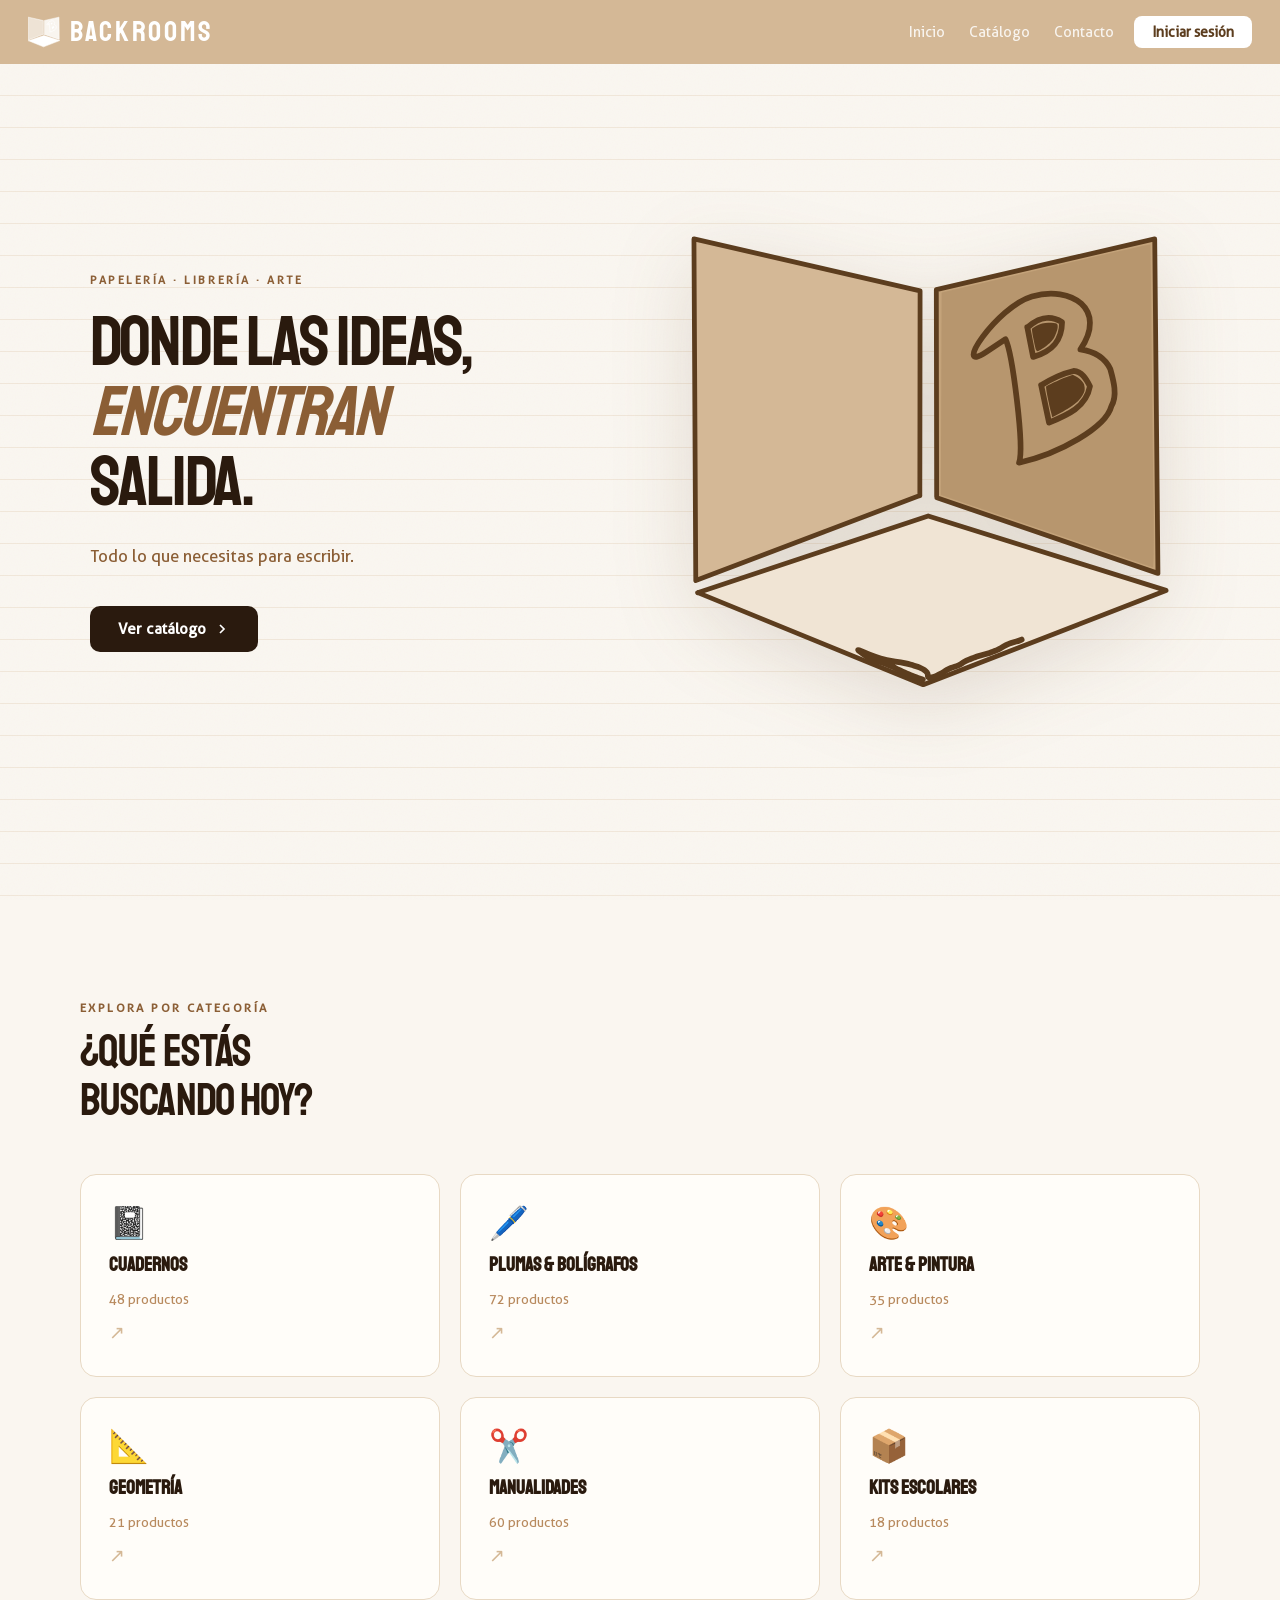
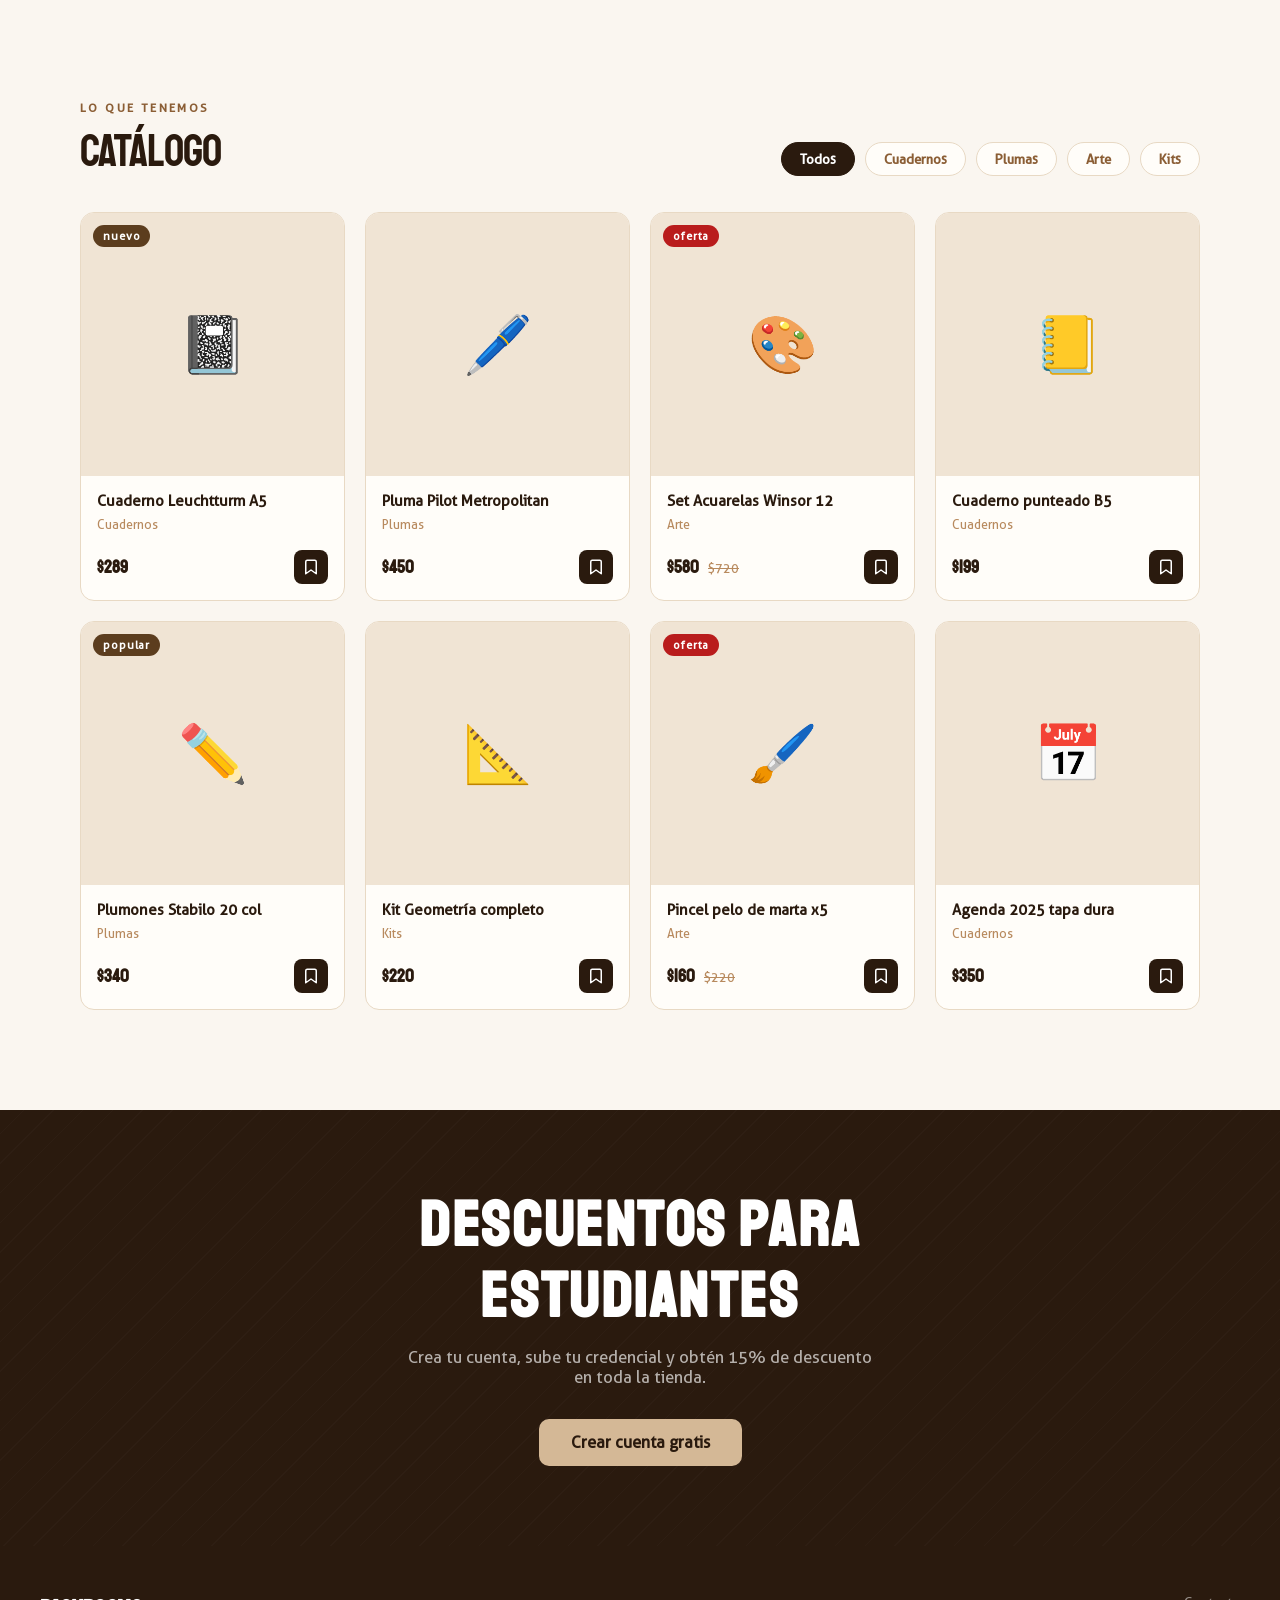
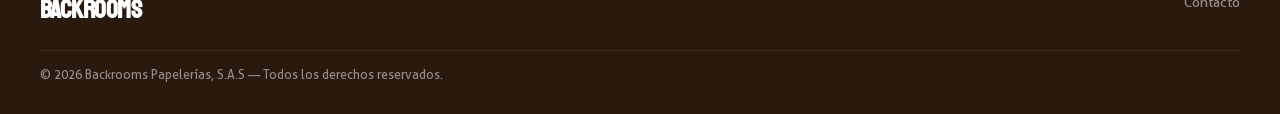
==== commit 6b23acb1: "lf_test 2" ====
--- a/index.html
+++ b/index.html
@@ -22,9 +22,9 @@
   <nav id="navbar" class="visible">
 
     <!-- Avatar móvil: izquierda, solo en móvil con sesión activa -->
-    <button class="mobile-avatar-btn" id="mobileAvatarBtn" style="display:none" aria-label="Abrir menú de perfil">
+    <a class="mobile-avatar-btn" id="mobileAvatarBtn" href="perfil.html" style="display:none" aria-label="Ir a mi perfil">
       <img class="mobile-avatar-img" id="mobileAvatarImg" src="" alt="Perfil" />
-    </button>
+    </a>
 
     <!-- Logo alineado a la izquierda (desktop) -->
     <a class="logo" href="#">
@@ -51,7 +51,7 @@
       <div class="nav-links">
         <a href="#">Inicio</a>
         <a href="#catalogo">Catálogo</a>
-        <a href="#">Contacto</a>
+        <a href="https://www.instagram.com/backrooms.pape/" target="_blank">Contacto</a>
       </div>
       <div class="nav-auth" id="navAuth">
         <button class="btn-auth" id="btnLogin">Iniciar sesión</button>
@@ -87,18 +87,24 @@
   <div class="fullmenu" id="fullMenu" role="dialog" aria-label="Menú de navegación" aria-modal="true">
     <button class="fullmenu-close" id="fullMenuClose" aria-label="Cerrar menú">✕</button>
     <div class="fullmenu-left">
-      <a class="drawer-profile" id="drawerProfile" href="#" style="display:none">
+      <a class="drawer-profile" id="drawerProfile" href="perfil.html" style="display:none">
         <img class="drawer-avatar" id="drawerAvatar" src="" alt="Avatar" />
         <div class="drawer-user-info">
           <span class="drawer-username" id="drawerUsername">—</span>
           <span class="drawer-email" id="drawerEmail">—</span>
         </div>
       </a>
+      <div id="drawerAccountLinks" class="drawer-account-links" style="display:none">
+        <a class="drawer-account-link" href="guardados.html">
+          <svg width="16" height="16" viewBox="0 0 24 24" fill="none" stroke="currentColor" stroke-width="2" stroke-linecap="round" stroke-linejoin="round"><path d="M19 21l-7-5-7 5V5a2 2 0 0 1 2-2h10a2 2 0 0 1 2 2z"/></svg>
+          Guardados
+        </a>
+      </div>
       <div class="drawer-divider"></div>
       <ul>
         <li><a href="#">Inicio</a></li>
         <li><a href="#catalogo">Catálogo</a></li>
-        <li><a href="#">Contacto</a></li>
+        <li><a href="https://www.instagram.com/backrooms.pape/" target="_blank">Contacto</a></li>
       </ul>
       <div class="drawer-divider"></div>
       <button class="drawer-signout" id="drawerSignout" style="display:none">
@@ -150,17 +156,16 @@
       <div class="hero-text">
         <p class="hero-eyebrow">Papelería · Librería · Arte</p>
         <h1 class="hero-title">
-          Todo lo que<br><em>necesitas</em><br>escribir.
+          Donde las ideas,<br><em>encuentran</em><br>salida.
         </h1>
         <p class="hero-desc">
-          Donde las ideas, encontrarán salida.
+          Todo lo que necesitas para escribir.
         </p>
         <div class="hero-ctas">
           <a href="#catalogo" class="btn-primary">
             Ver catálogo
             <svg width="16" height="16" viewBox="0 0 24 24" fill="none" stroke="currentColor" stroke-width="2.5"><path d="m9 18 6-6-6-6"/></svg>
           </a>
-          <a href="#" class="btn-secondary">Novedades</a>
         </div>
       </div>
 
@@ -290,16 +295,11 @@
     <div class="footer-top">
       <div class="footer-brand">Backrooms</div>
       <div class="footer-links">
-        <a href="#">Catálogo</a>
-        <a href="#">Sobre nosotros</a>
-        <a href="#">Envíos</a>
-        <a href="#">Devoluciones</a>
-        <a href="#">Contacto</a>
+        <a href="https://www.instagram.com/backrooms.pape/" target="_blank">Contacto</a>
       </div>
     </div>
     <div class="footer-bottom">
-      <span>© 2026 Backrooms Papelería — Todos los derechos reservados.</span>
-      <span>Hecho con amor ✦</span>
+      <span>© 2026 Backrooms Papelerías, S.A.S — Todos los derechos reservados.</span>
     </div>
   </footer>
 
--- a/backrooms.css
+++ b/backrooms.css
@@ -198,6 +198,8 @@
   padding: 2px;
   border-radius: 50%;
   flex-shrink: 0;
+  order: -1;
+  margin-right: 4px;
 }
 
 .mobile-avatar-img {
@@ -1095,6 +1097,24 @@
 }
 .btn-cart:hover { background: var(--brown); transform: scale(1.1); }
 
+.btn-save {
+  background: var(--ink);
+  color: white;
+  border: none;
+  border-radius: 8px;
+  width: 34px;
+  height: 34px;
+  display: flex;
+  align-items: center;
+  justify-content: center;
+  cursor: pointer;
+  transition: background 0.2s, transform 0.15s;
+  flex-shrink: 0;
+}
+.btn-save:hover { background: var(--brown); transform: scale(1.1); }
+.btn-save.saved { background: var(--brown); }
+.btn-save.saved svg { fill: white; }
+
 /* Skeleton loader */
 .product-skel {
   background: var(--bg-surface);
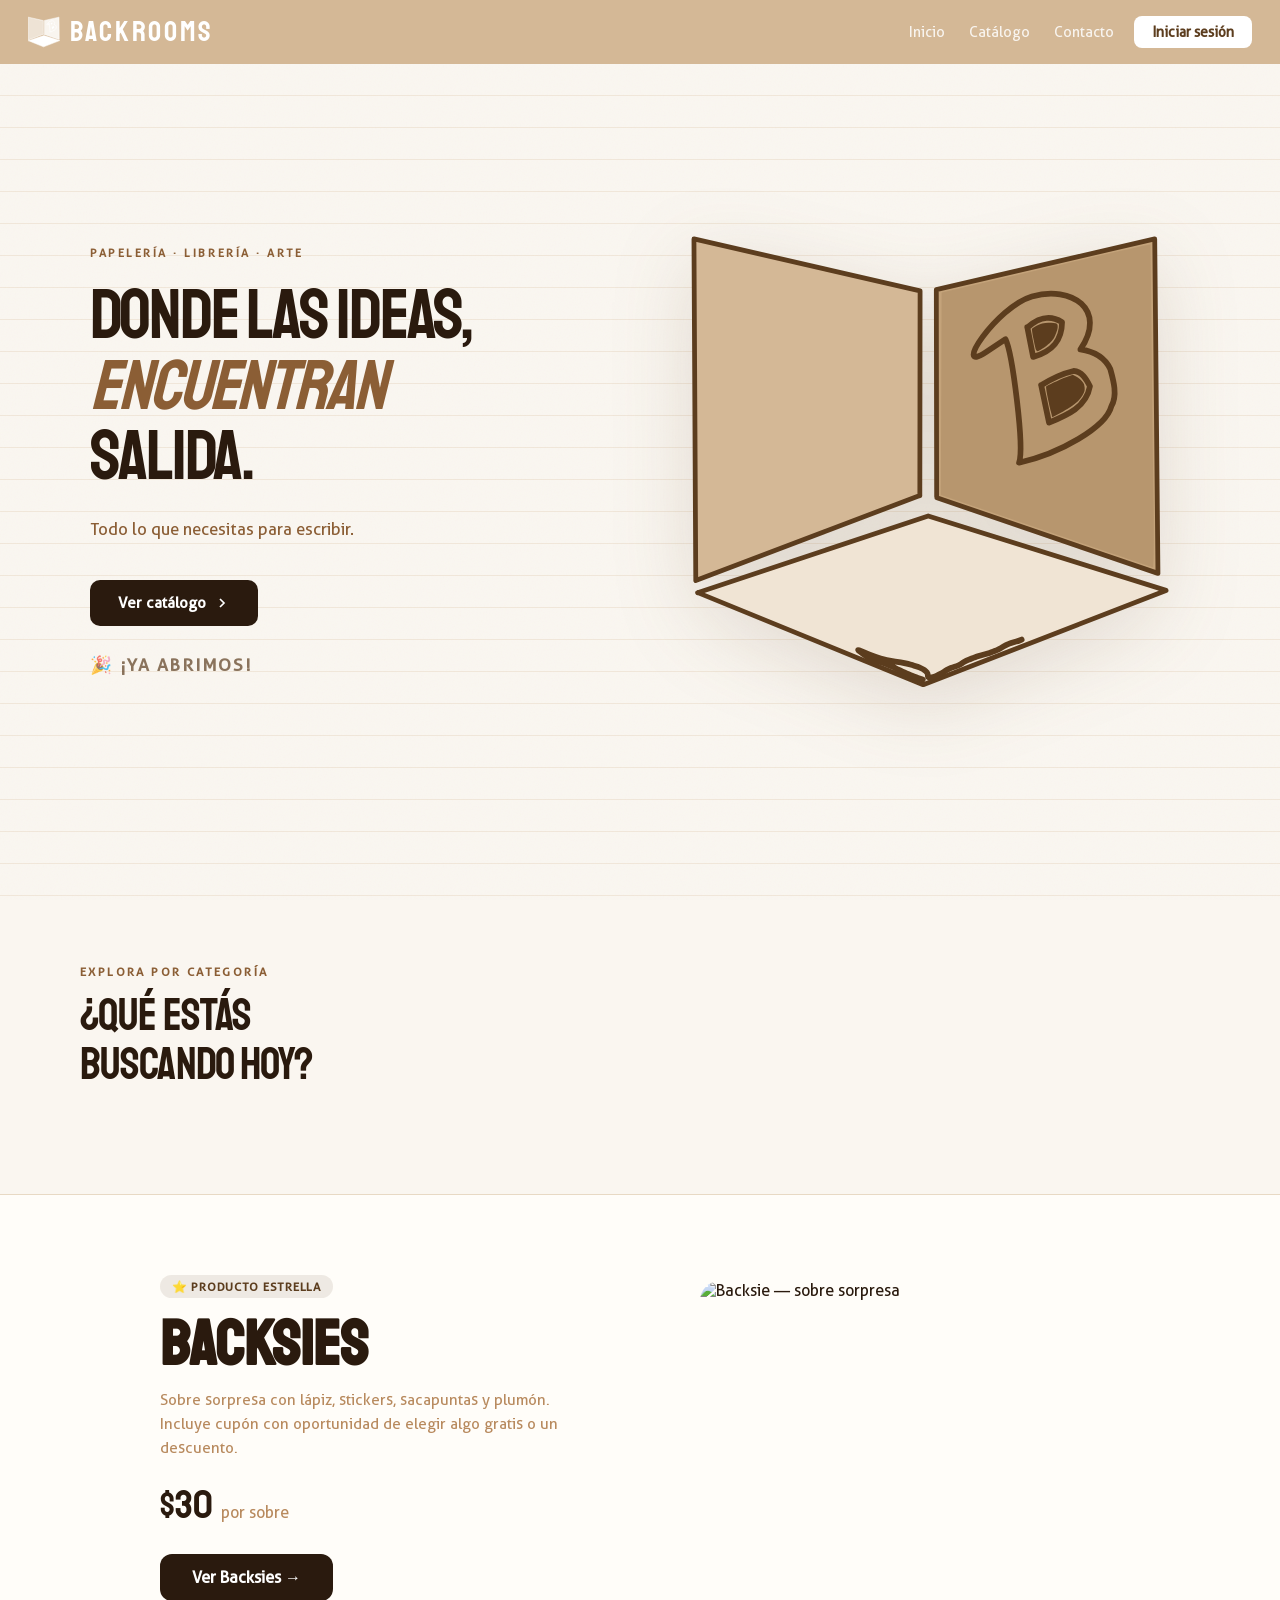
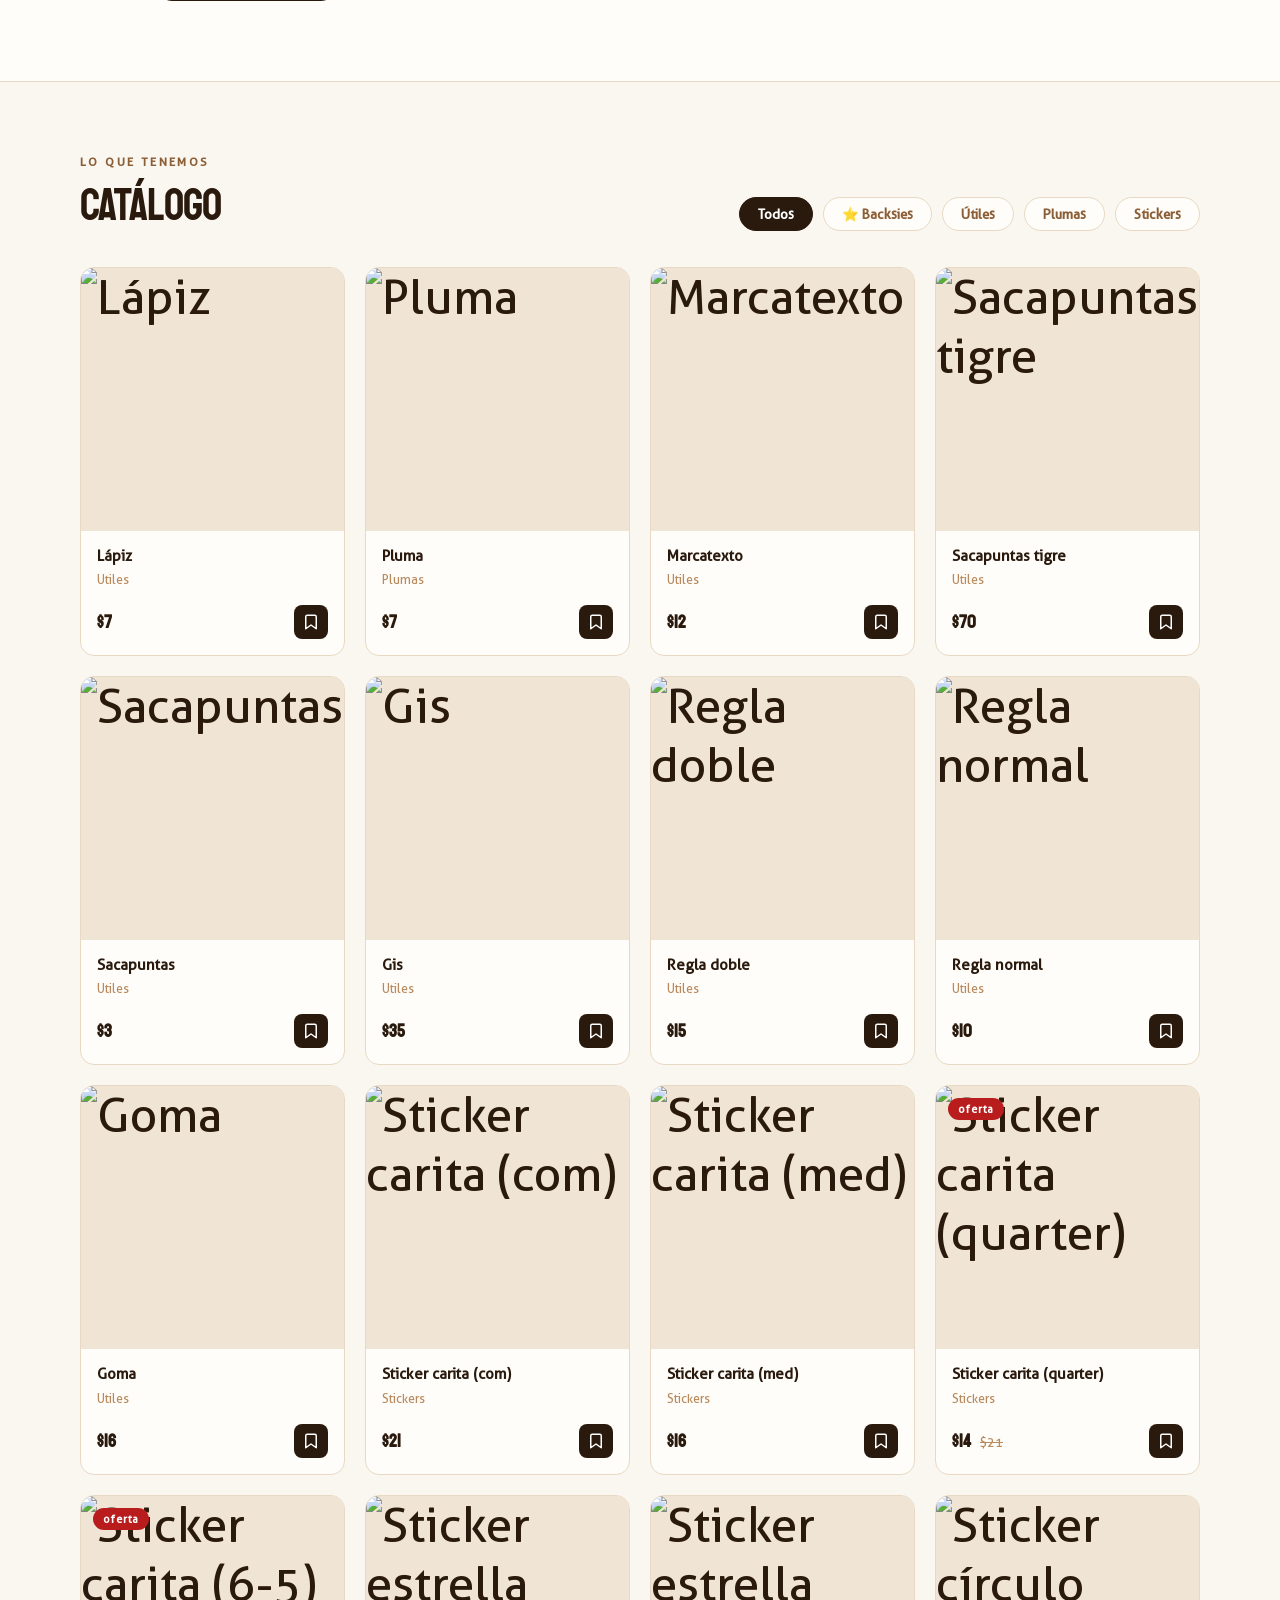
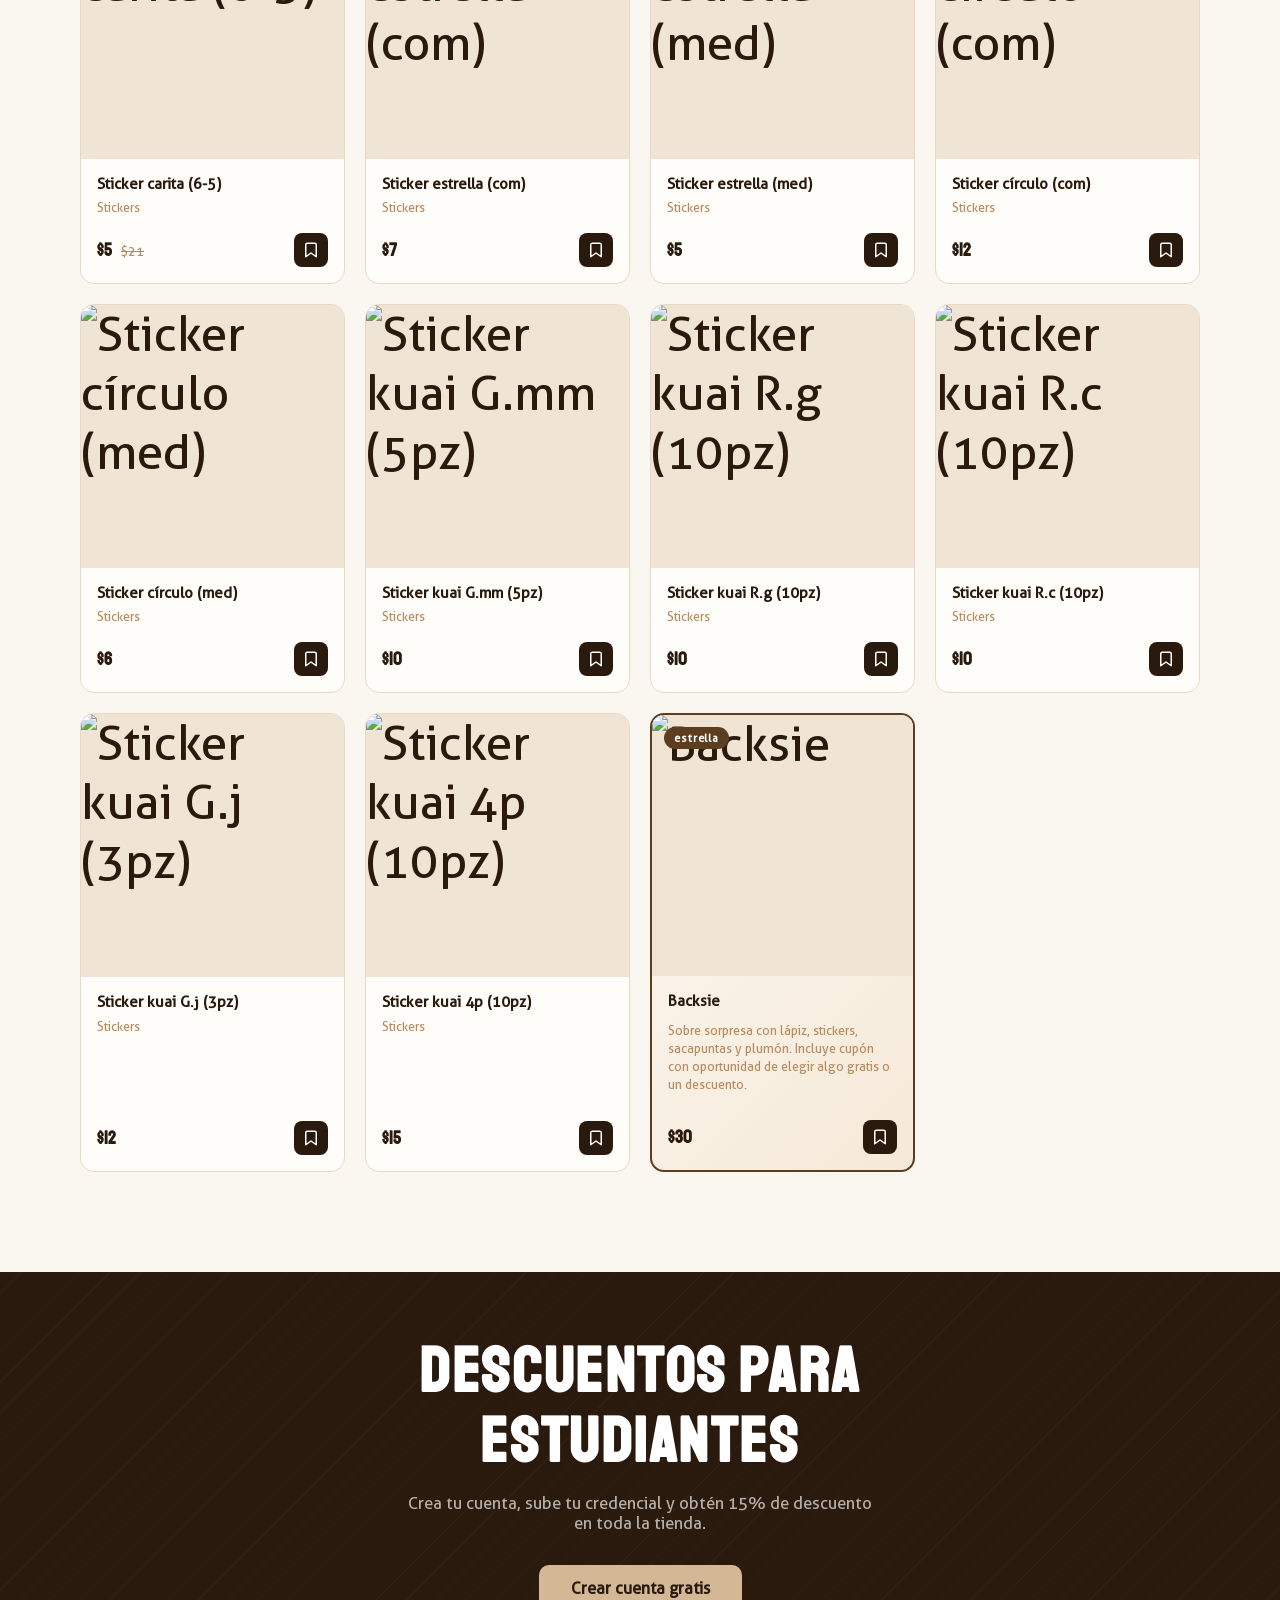
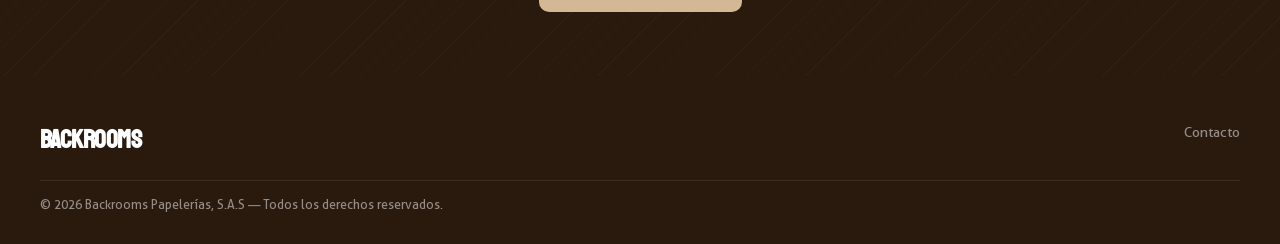
==== commit 77f05ac3: "lf_test 3" ====
--- a/index.html
+++ b/index.html
@@ -73,6 +73,10 @@
               <svg width="16" height="16" viewBox="0 0 24 24" fill="none" stroke="currentColor" stroke-width="2" stroke-linecap="round" stroke-linejoin="round"><path d="M19 21l-7-5-7 5V5a2 2 0 0 1 2-2h10a2 2 0 0 1 2 2z"/></svg>
               Guardados
             </a>
+            <a class="user-dropdown-item" href="https://ecolinces.pages.dev" target="_blank">
+              <svg width="16" height="16" viewBox="0 0 24 24" fill="none" stroke="currentColor" stroke-width="2" stroke-linecap="round" stroke-linejoin="round"><path d="M18 13v6a2 2 0 0 1-2 2H5a2 2 0 0 1-2-2V8a2 2 0 0 1 2-2h6"/><polyline points="15 3 21 3 21 9"/><line x1="10" y1="14" x2="21" y2="3"/></svg>
+              EcoLinces
+            </a>
             <button class="user-dropdown-item danger" id="btnLogout">
               <svg width="16" height="16" viewBox="0 0 24 24" fill="none" stroke="currentColor" stroke-width="2" stroke-linecap="round" stroke-linejoin="round"><path d="M9 21H5a2 2 0 0 1-2-2V5a2 2 0 0 1 2-2h4"/><polyline points="16 17 21 12 16 7"/><line x1="21" y1="12" x2="9" y2="12"/></svg>
               Cerrar sesión
@@ -98,6 +102,10 @@
         <a class="drawer-account-link" href="guardados.html">
           <svg width="16" height="16" viewBox="0 0 24 24" fill="none" stroke="currentColor" stroke-width="2" stroke-linecap="round" stroke-linejoin="round"><path d="M19 21l-7-5-7 5V5a2 2 0 0 1 2-2h10a2 2 0 0 1 2 2z"/></svg>
           Guardados
+        </a>
+        <a class="drawer-account-link" href="https://ecolinces.pages.dev" target="_blank">
+          <svg width="16" height="16" viewBox="0 0 24 24" fill="none" stroke="currentColor" stroke-width="2" stroke-linecap="round" stroke-linejoin="round"><path d="M18 13v6a2 2 0 0 1-2 2H5a2 2 0 0 1-2-2V8a2 2 0 0 1 2-2h6"/><polyline points="15 3 21 3 21 9"/><line x1="10" y1="14" x2="21" y2="3"/></svg>
+          EcoLinces
         </a>
       </div>
       <div class="drawer-divider"></div>
@@ -167,6 +175,32 @@
             <svg width="16" height="16" viewBox="0 0 24 24" fill="none" stroke="currentColor" stroke-width="2.5"><path d="m9 18 6-6-6-6"/></svg>
           </a>
         </div>
+
+        <!-- Countdown -->
+        <div class="hero-countdown" id="heroCountdown">
+          <span class="hcd-label">Apertura oficial</span>
+          <div class="hcd-timer">
+            <div class="hcd-block">
+              <span class="hcd-num" id="cdDays">00</span>
+              <span class="hcd-unit-label">días</span>
+            </div>
+            <span class="hcd-dot">:</span>
+            <div class="hcd-block">
+              <span class="hcd-num" id="cdHours">00</span>
+              <span class="hcd-unit-label">horas</span>
+            </div>
+            <span class="hcd-dot">:</span>
+            <div class="hcd-block">
+              <span class="hcd-num" id="cdMins">00</span>
+              <span class="hcd-unit-label">min</span>
+            </div>
+            <span class="hcd-dot">:</span>
+            <div class="hcd-block">
+              <span class="hcd-num" id="cdSecs">00</span>
+              <span class="hcd-unit-label">seg</span>
+            </div>
+          </div>
+        </div>
       </div>
 
       <div class="hero-illustration">
@@ -218,43 +252,22 @@
       <p class="section-label">Explora por categoría</p>
       <h2 class="section-title">¿Qué estás<br>buscando hoy?</h2>
     </div>
-    <div class="categories-grid fade-in">
-      <a class="cat-card" href="#catalogo">
-        <div class="cat-icon">📓</div>
-        <div class="cat-name">Cuadernos</div>
-        <div class="cat-count">48 productos</div>
-        <div class="cat-arrow">↗</div>
-      </a>
-      <a class="cat-card" href="#catalogo">
-        <div class="cat-icon">🖊️</div>
-        <div class="cat-name">Plumas & Bolígrafos</div>
-        <div class="cat-count">72 productos</div>
-        <div class="cat-arrow">↗</div>
-      </a>
-      <a class="cat-card" href="#catalogo">
-        <div class="cat-icon">🎨</div>
-        <div class="cat-name">Arte & Pintura</div>
-        <div class="cat-count">35 productos</div>
-        <div class="cat-arrow">↗</div>
-      </a>
-      <a class="cat-card" href="#catalogo">
-        <div class="cat-icon">📐</div>
-        <div class="cat-name">Geometría</div>
-        <div class="cat-count">21 productos</div>
-        <div class="cat-arrow">↗</div>
-      </a>
-      <a class="cat-card" href="#catalogo">
-        <div class="cat-icon">✂️</div>
-        <div class="cat-name">Manualidades</div>
-        <div class="cat-count">60 productos</div>
-        <div class="cat-arrow">↗</div>
-      </a>
-      <a class="cat-card" href="#catalogo">
-        <div class="cat-icon">📦</div>
-        <div class="cat-name">Kits escolares</div>
-        <div class="cat-count">18 productos</div>
-        <div class="cat-arrow">↗</div>
-      </a>
+    <div class="categories-grid fade-in" id="categoriesGrid"></div>
+  </section>
+
+  <!-- ── BACKSIES HERO ── -->
+  <section class="backsies-hero fade-in">
+    <div class="backsies-hero-content">
+      <div class="backsies-hero-text">
+        <span class="backsies-tag">⭐ Producto estrella</span>
+        <h2 class="backsies-title">Backsies</h2>
+        <p class="backsies-sub">Sobre sorpresa con lápiz, stickers, sacapuntas y plumón. Incluye cupón con oportunidad de elegir algo gratis o un descuento.</p>
+        <div class="backsies-price">$30 <span>por sobre</span></div>
+        <button class="backsies-cta" onclick="document.getElementById('filterBtns').querySelector('[data-filter=backsies]').click(); document.getElementById('catalogo').scrollIntoView({behavior:'smooth'})">Ver Backsies →</button>
+      </div>
+      <div class="backsies-hero-img">
+        <img src="https://images.unsplash.com/photo-1607344645866-009c320b63e0?w=800&q=80" alt="Backsie — sobre sorpresa" loading="lazy" />
+      </div>
     </div>
   </section>
 
@@ -267,10 +280,10 @@
       </div>
       <div class="catalog-filters" id="filterBtns">
         <button class="filter-btn active" data-filter="all">Todos</button>
-        <button class="filter-btn" data-filter="cuadernos">Cuadernos</button>
+        <button class="filter-btn" data-filter="backsies">⭐ Backsies</button>
+        <button class="filter-btn" data-filter="utiles">Útiles</button>
         <button class="filter-btn" data-filter="plumas">Plumas</button>
-        <button class="filter-btn" data-filter="arte">Arte</button>
-        <button class="filter-btn" data-filter="kits">Kits</button>
+        <button class="filter-btn" data-filter="stickers">Stickers</button>
       </div>
     </div>
 
@@ -284,7 +297,7 @@
   </section>
 
   <!-- ── BANNER ── -->
-  <section class="banner-section fade-in">
+  <section class="banner-section fade-in" id="bannerSection">
     <h2>Descuentos para<br>estudiantes</h2>
     <p>Crea tu cuenta, sube tu credencial y obtén 15% de descuento en toda la tienda.</p>
     <a href="#" class="btn-banner" id="bannerCta">Crear cuenta gratis</a>
--- a/backrooms.css
+++ b/backrooms.css
@@ -879,7 +879,7 @@
 }
 
 .categories-section {
-  padding: 100px 40px;
+  padding: 64px 40px 56px;
   max-width: 1200px;
   margin: 0 auto;
 }
@@ -952,7 +952,7 @@
    CATÁLOGO DE PRODUCTOS
 ══════════════════════════════════════════════ */
 .catalog-section {
-  padding: 0 40px 100px;
+  padding: 48px 40px 100px;
   max-width: 1200px;
   margin: 0 auto;
 }
@@ -1148,7 +1148,7 @@
 ══════════════════════════════════════════════ */
 .banner-section {
   background: var(--ink);
-  padding: 80px 40px;
+  padding: 64px 40px;
   text-align: center;
   position: relative;
   overflow: hidden;
@@ -1294,3 +1294,202 @@
   .categories-grid { grid-template-columns: 1fr; }
   .products-grid { grid-template-columns: repeat(2, 1fr); gap: 12px; }
 }
+
+/* ── Backsies ── */
+.product-card--backsie {
+  border: 2px solid var(--brown);
+  background: linear-gradient(135deg, #fdf8f2 0%, #f5e9d8 100%);
+}
+.product-card--backsie .product-img {
+  background: linear-gradient(135deg, #e8d5b8, #d4b896);
+}
+.product-desc {
+  font-family: 'Aller', sans-serif;
+  font-size: 0.78rem;
+  color: var(--text-light);
+  line-height: 1.45;
+  margin: 4px 0 8px;
+}
+
+/* ══════════════════════════════════════════════
+   COUNTDOWN
+══════════════════════════════════════════════ */
+.hero-countdown { margin-top: 28px; display: flex; flex-direction: column; gap: 2px; }
+.hcd-label {
+  font-family: 'Aller', sans-serif; font-size: 0.72rem; font-weight: 700;
+  color: var(--brown); text-transform: uppercase; letter-spacing: 0.1em;
+  opacity: 0.7; margin-bottom: 4px;
+}
+.hcd-timer { display: flex; align-items: flex-start; gap: 0; }
+.hcd-block { display: flex; flex-direction: column; align-items: center; min-width: 52px; }
+/* hcd-num definido en bloque de animación de countdown */
+
+/* ══════════════════════════════════════════════
+   COUNTDOWN — animación flip
+══════════════════════════════════════════════ */
+.hcd-num {
+  font-family: 'Staatliches', sans-serif;
+  font-size: 3.2rem;
+  color: var(--ink);
+  line-height: 1;
+  display: inline-block;
+  min-width: 2ch;
+  text-align: center;
+  position: relative;
+  transition: none;
+}
+
+/* Cuando cambia el número, hace un flip rápido */
+.hcd-num.flip {
+  animation: digitFlip 0.35s cubic-bezier(.4,0,.2,1);
+}
+
+@keyframes digitFlip {
+  0%   { transform: translateY(0)    scaleY(1);    opacity: 1; }
+  40%  { transform: translateY(-30%) scaleY(0.6);  opacity: 0.4; }
+  60%  { transform: translateY(25%)  scaleY(0.6);  opacity: 0.4; }
+  100% { transform: translateY(0)    scaleY(1);    opacity: 1; }
+}
+
+.hcd-unit-label {
+  font-family: 'Aller', sans-serif; font-size: 0.6rem; color: var(--text-light);
+  text-transform: uppercase; letter-spacing: 0.06em; margin-top: 3px;
+}
+.hcd-dot { color: var(--brown); opacity: 0.4; font-size: 2.5rem; margin: 4px 2px 0; line-height: 1; }
+
+/* ══════════════════════════════════════════════
+   BACKSIES HERO
+══════════════════════════════════════════════ */
+.backsies-hero {
+  padding: 80px 28px;
+  background: var(--bg-surface);
+  border-top: 1px solid var(--border-subtle);
+  border-bottom: 1px solid var(--border-subtle);
+  margin-bottom: 24px;
+}
+.backsies-hero-content {
+  max-width: 960px; margin: 0 auto;
+  display: flex; align-items: center; gap: 48px;
+}
+.backsies-hero-text { flex: 1; }
+.backsies-tag {
+  display: inline-block; font-family: 'Aller', sans-serif; font-size: 0.75rem;
+  font-weight: 700; color: var(--brown); background: rgba(92,61,30,0.1);
+  border-radius: 20px; padding: 4px 12px; margin-bottom: 14px;
+  text-transform: uppercase; letter-spacing: 0.06em;
+}
+.backsies-title {
+  font-family: 'Staatliches', sans-serif; font-size: 4rem;
+  color: var(--ink); margin: 0 0 12px; line-height: 1;
+}
+.backsies-sub {
+  font-family: 'Aller', sans-serif; font-size: 0.95rem; color: var(--text-light);
+  line-height: 1.6; max-width: 420px; margin-bottom: 20px;
+}
+.backsies-price {
+  font-family: 'Staatliches', sans-serif; font-size: 2.5rem; color: var(--ink);
+  margin-bottom: 24px; display: flex; align-items: baseline; gap: 8px;
+}
+.backsies-price span { font-size: 1rem; color: var(--text-light); font-family: 'Aller', sans-serif; }
+.backsies-cta {
+  background: var(--ink); color: white; border: none; border-radius: 12px;
+  padding: 14px 32px; font-family: 'Aller', sans-serif; font-size: 1rem;
+  font-weight: 700; cursor: pointer; transition: background 0.2s, transform 0.15s;
+}
+.backsies-cta:hover { background: var(--brown); transform: scale(1.02); }
+.backsies-hero-img {
+  flex: 1; max-width: 420px; border-radius: 20px;
+  overflow: hidden; aspect-ratio: 4/3; flex-shrink: 0;
+}
+.backsies-hero-img img { width: 100%; height: 100%; object-fit: cover; display: block; }
+
+@media (max-width: 700px) {
+  .backsies-hero-content { flex-direction: column-reverse; gap: 24px; }
+  .backsies-hero-img { max-width: 100%; width: 100%; }
+  .backsies-title { font-size: 3rem; }
+  .hcd-timer { font-size: 2.4rem; }
+}
+
+/* ══════════════════════════════════════════════
+   PRODUCT PHOTO & MODAL
+══════════════════════════════════════════════ */
+.product-photo { width: 100%; height: 100%; object-fit: cover; display: block; }
+
+.product-modal-backdrop {
+  position: fixed; inset: 0; background: rgba(30,18,8,0.55);
+  backdrop-filter: blur(4px); z-index: 500;
+  display: flex; align-items: flex-end; justify-content: center;
+  opacity: 0; transition: opacity 0.25s ease;
+}
+@media (min-width: 600px) { .product-modal-backdrop { align-items: center; padding: 24px; } }
+.product-modal-backdrop.open { opacity: 1; }
+.product-modal {
+  background: var(--bg-surface); border-radius: 24px 24px 0 0;
+  width: 100%; max-width: 480px; max-height: 92dvh;
+  overflow-y: auto; position: relative;
+  transform: translateY(40px); transition: transform 0.3s cubic-bezier(.22,1,.36,1);
+  display: flex; flex-direction: column;
+}
+@media (min-width: 600px) { .product-modal { border-radius: 24px; transform: translateY(0) scale(0.95); } }
+.product-modal-backdrop.open .product-modal { transform: translateY(0) scale(1); }
+.product-modal-close {
+  position: absolute; top: 14px; right: 14px;
+  background: rgba(255,255,255,0.9); border: none; border-radius: 50%;
+  width: 34px; height: 34px; display: flex; align-items: center; justify-content: center;
+  cursor: pointer; z-index: 2; color: var(--ink); transition: background 0.15s;
+}
+.product-modal-close:hover { background: white; }
+.product-modal-img { width: 100%; aspect-ratio: 4/3; position: relative; overflow: hidden; background: var(--beige-light); flex-shrink: 0; }
+.product-modal-img img { width: 100%; height: 100%; object-fit: cover; display: block; }
+.product-modal-body { padding: 20px 24px 28px; display: flex; flex-direction: column; gap: 6px; }
+.product-modal-cat { font-family: 'Aller', sans-serif; font-size: 0.75rem; font-weight: 700; color: var(--brown); text-transform: uppercase; letter-spacing: 0.06em; }
+.product-modal-name { font-family: 'Staatliches', sans-serif; font-size: 2rem; color: var(--ink); line-height: 1; margin: 0; }
+.product-modal-desc { font-family: 'Aller', sans-serif; font-size: 0.88rem; color: var(--text-light); line-height: 1.5; margin: 4px 0; }
+.product-modal-price { font-family: 'Staatliches', sans-serif; font-size: 1.8rem; color: var(--ink); display: flex; align-items: baseline; gap: 8px; margin-top: 4px; }
+.product-modal-old { font-size: 1.1rem; color: var(--text-light); text-decoration: line-through; }
+.product-modal-actions { display: flex; align-items: center; justify-content: space-between; margin-top: 8px; gap: 12px; }
+.qty-control { display: flex; align-items: center; border: 1.5px solid var(--border-subtle); border-radius: 10px; overflow: hidden; }
+.qty-btn { background: none; border: none; width: 38px; height: 38px; font-size: 1.3rem; color: var(--ink); cursor: pointer; transition: background 0.15s; display: flex; align-items: center; justify-content: center; }
+.qty-btn:hover { background: var(--beige-light); }
+.qty-val { font-family: 'Staatliches', sans-serif; font-size: 1.2rem; min-width: 32px; text-align: center; color: var(--ink); }
+.product-modal-total { font-family: 'Aller', sans-serif; font-size: 0.9rem; font-weight: 700; color: var(--text-mid); }
+.product-modal-cta { margin-top: 12px; background: var(--ink); color: white; border: none; border-radius: 12px; padding: 14px; font-family: 'Aller', sans-serif; font-size: 1rem; font-weight: 700; cursor: pointer; width: 100%; transition: background 0.2s, transform 0.15s; }
+.product-modal-cta:hover { background: var(--brown); transform: scale(1.01); }
+
+/* ── Backsie card ── */
+.product-card--backsie { border: 2px solid var(--brown); background: linear-gradient(135deg, #fdf8f2 0%, #f5e9d8 100%); }
+.product-card--backsie .product-img { background: linear-gradient(135deg, #e8d5b8, #d4b896); }
+.product-desc { font-family: 'Aller', sans-serif; font-size: 0.78rem; color: var(--text-light); line-height: 1.45; margin: 4px 0 8px; }
+.btn-save { background: var(--ink); color: white; border: none; border-radius: 8px; width: 34px; height: 34px; display: flex; align-items: center; justify-content: center; cursor: pointer; transition: background 0.2s, transform 0.15s; flex-shrink: 0; }
+.btn-save:hover { background: var(--brown); transform: scale(1.1); }
+.btn-save.saved { background: var(--brown); }
+.btn-save.saved svg { fill: white; }
+
+/* ══════════════════════════════════════════════
+   PLACEHOLDER — Finder triste (imagen rota)
+══════════════════════════════════════════════ */
+.product-photo {
+  width: 100%;
+  height: 100%;
+  object-fit: cover;
+  display: block;
+  background: var(--beige-light);
+}
+
+/* Cuando la imagen falla, mostrar el Finder triste como background */
+.product-photo.img-error {
+  object-fit: contain;
+  padding: 20%;
+  box-sizing: border-box;
+  filter: opacity(0.3) sepia(1) saturate(0.5);
+  background: var(--beige-light);
+}
+
+/* También en el modal */
+.product-modal-img img.img-error {
+  object-fit: contain;
+  padding: 20%;
+  box-sizing: border-box;
+  filter: opacity(0.3) sepia(1) saturate(0.5);
+  background: var(--beige-light);
+}
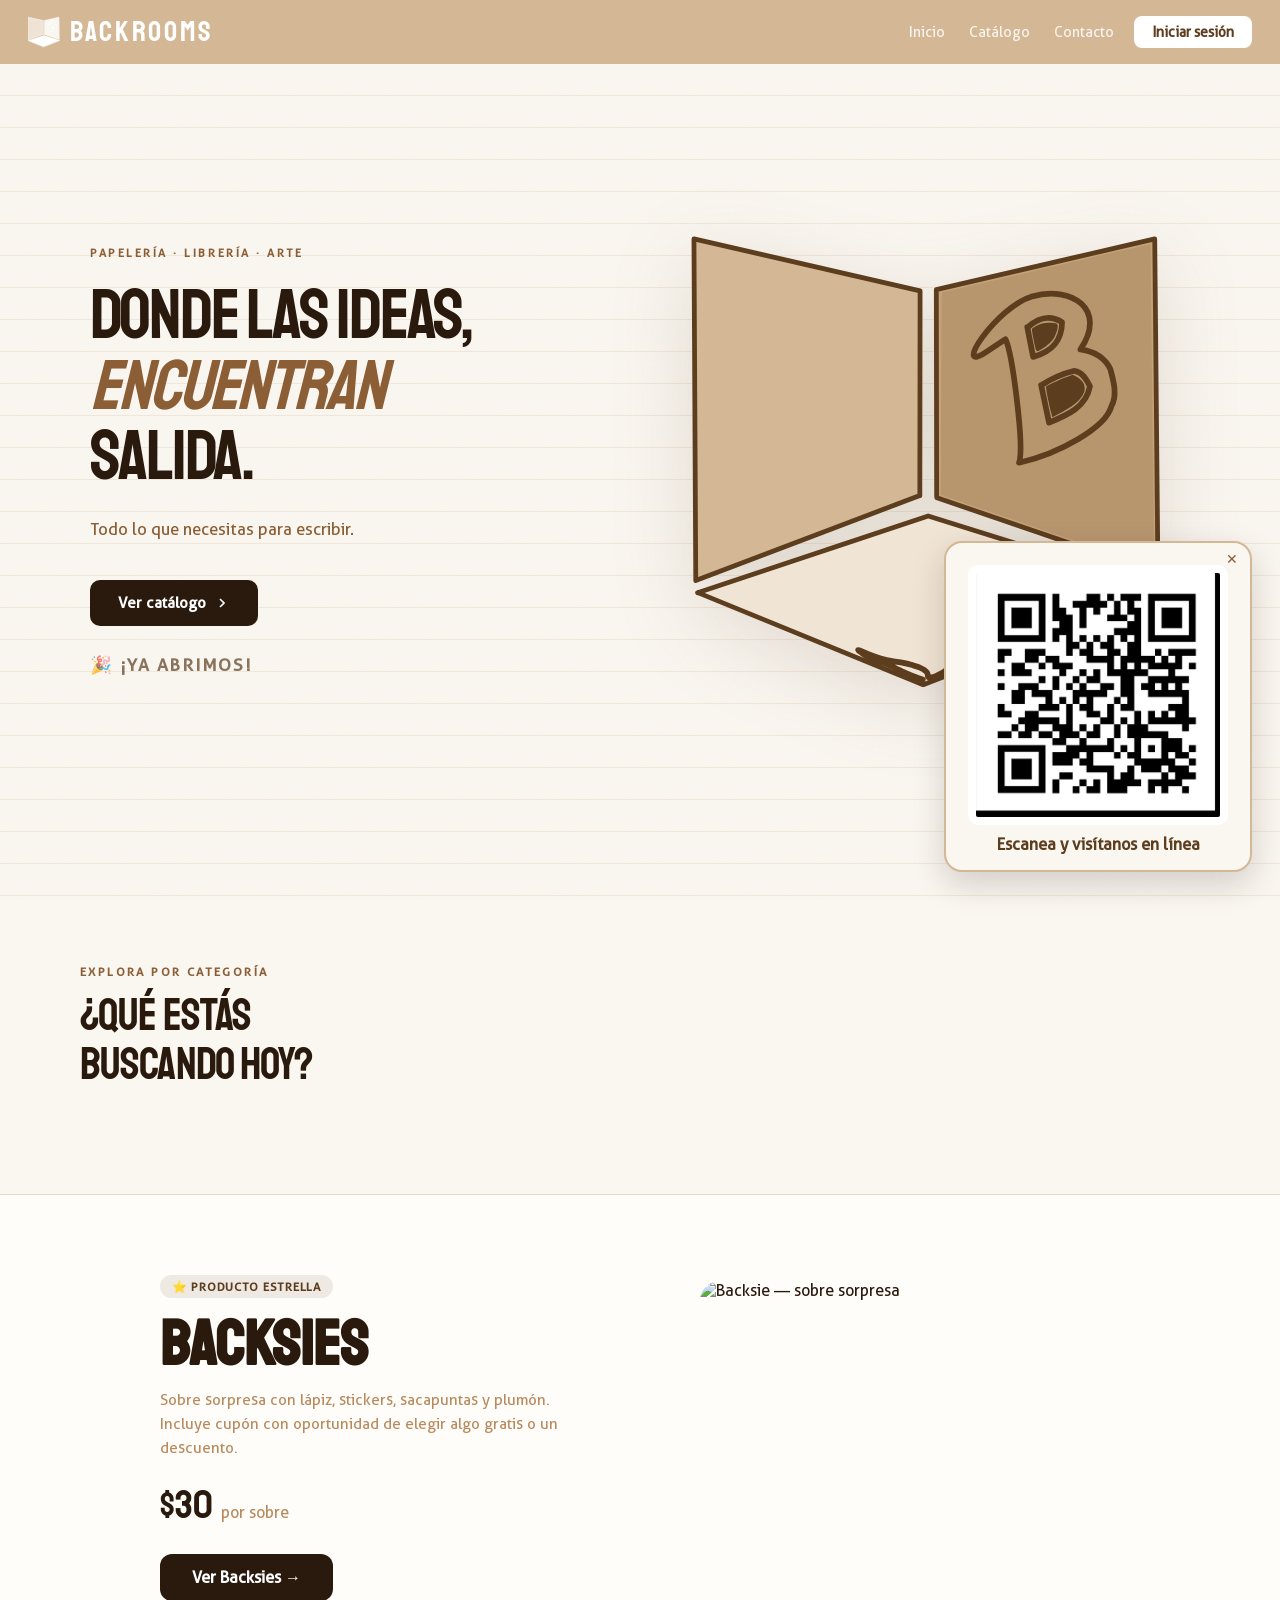
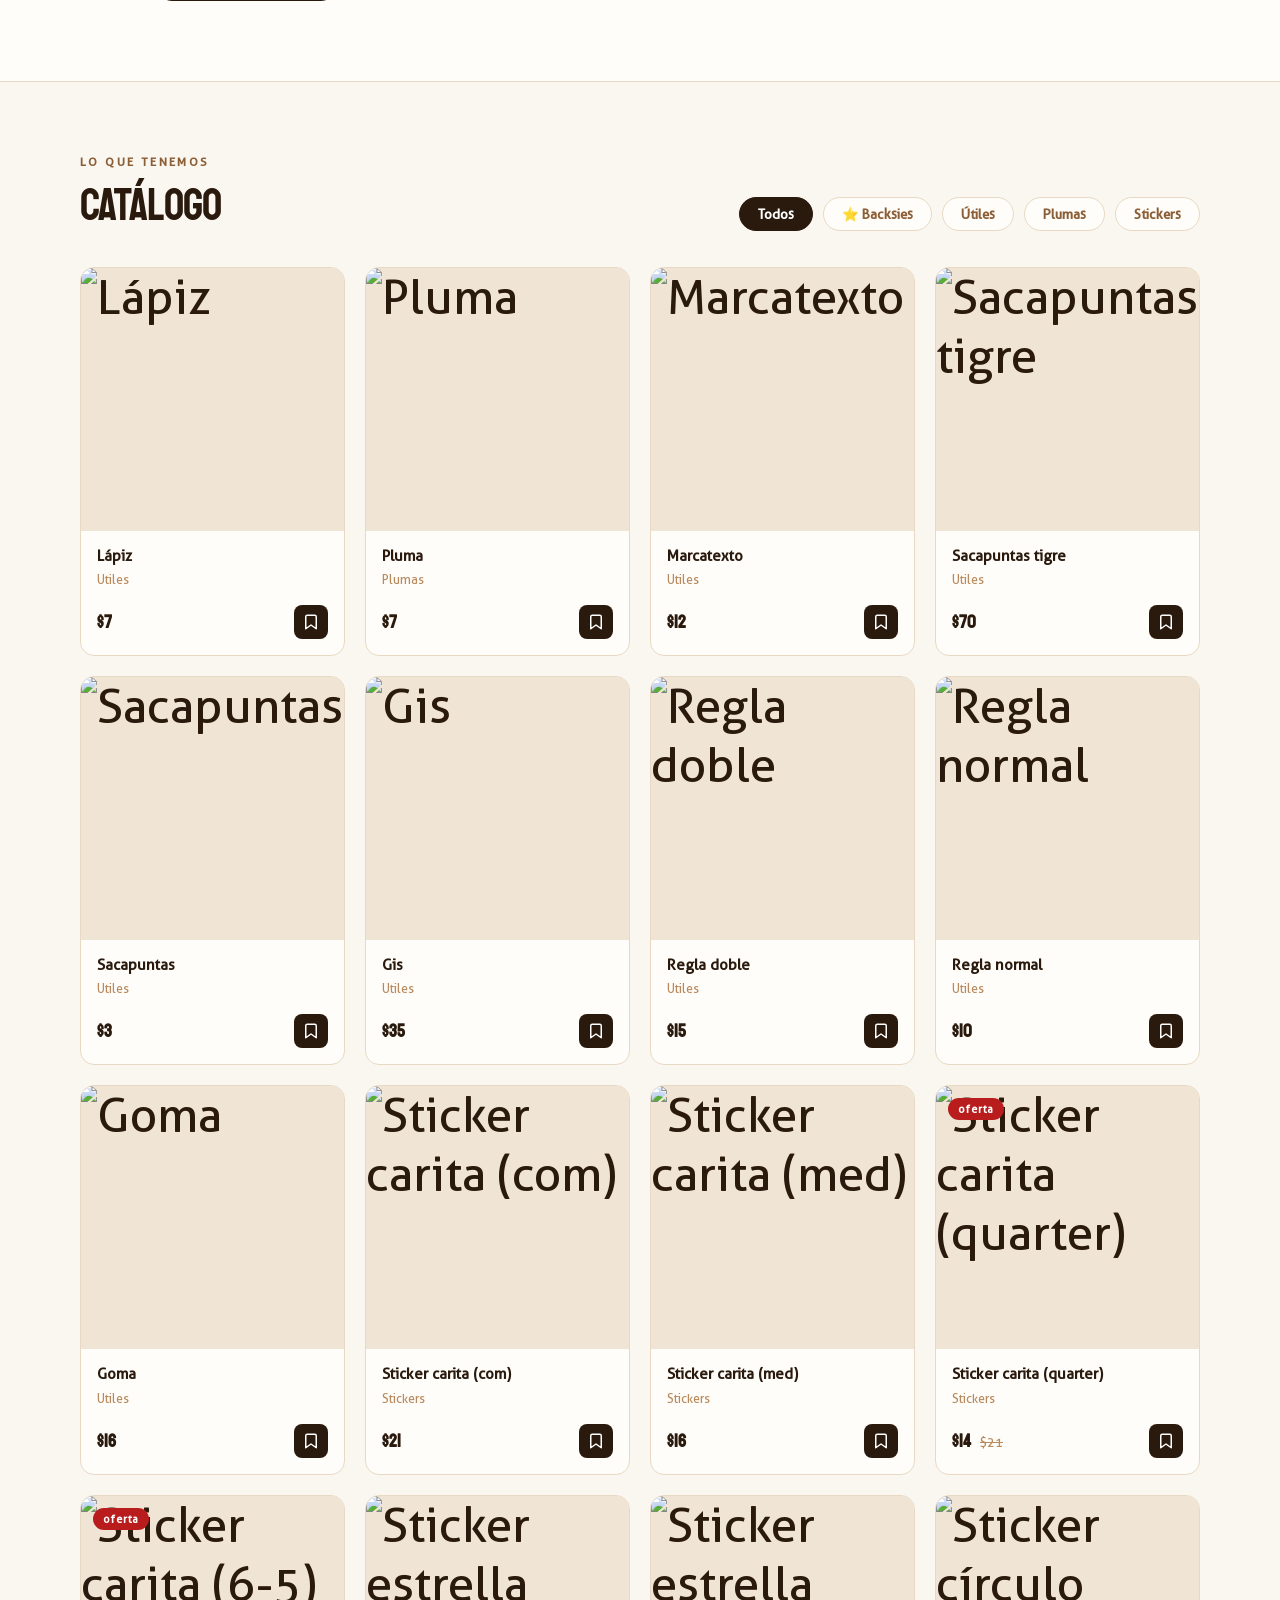
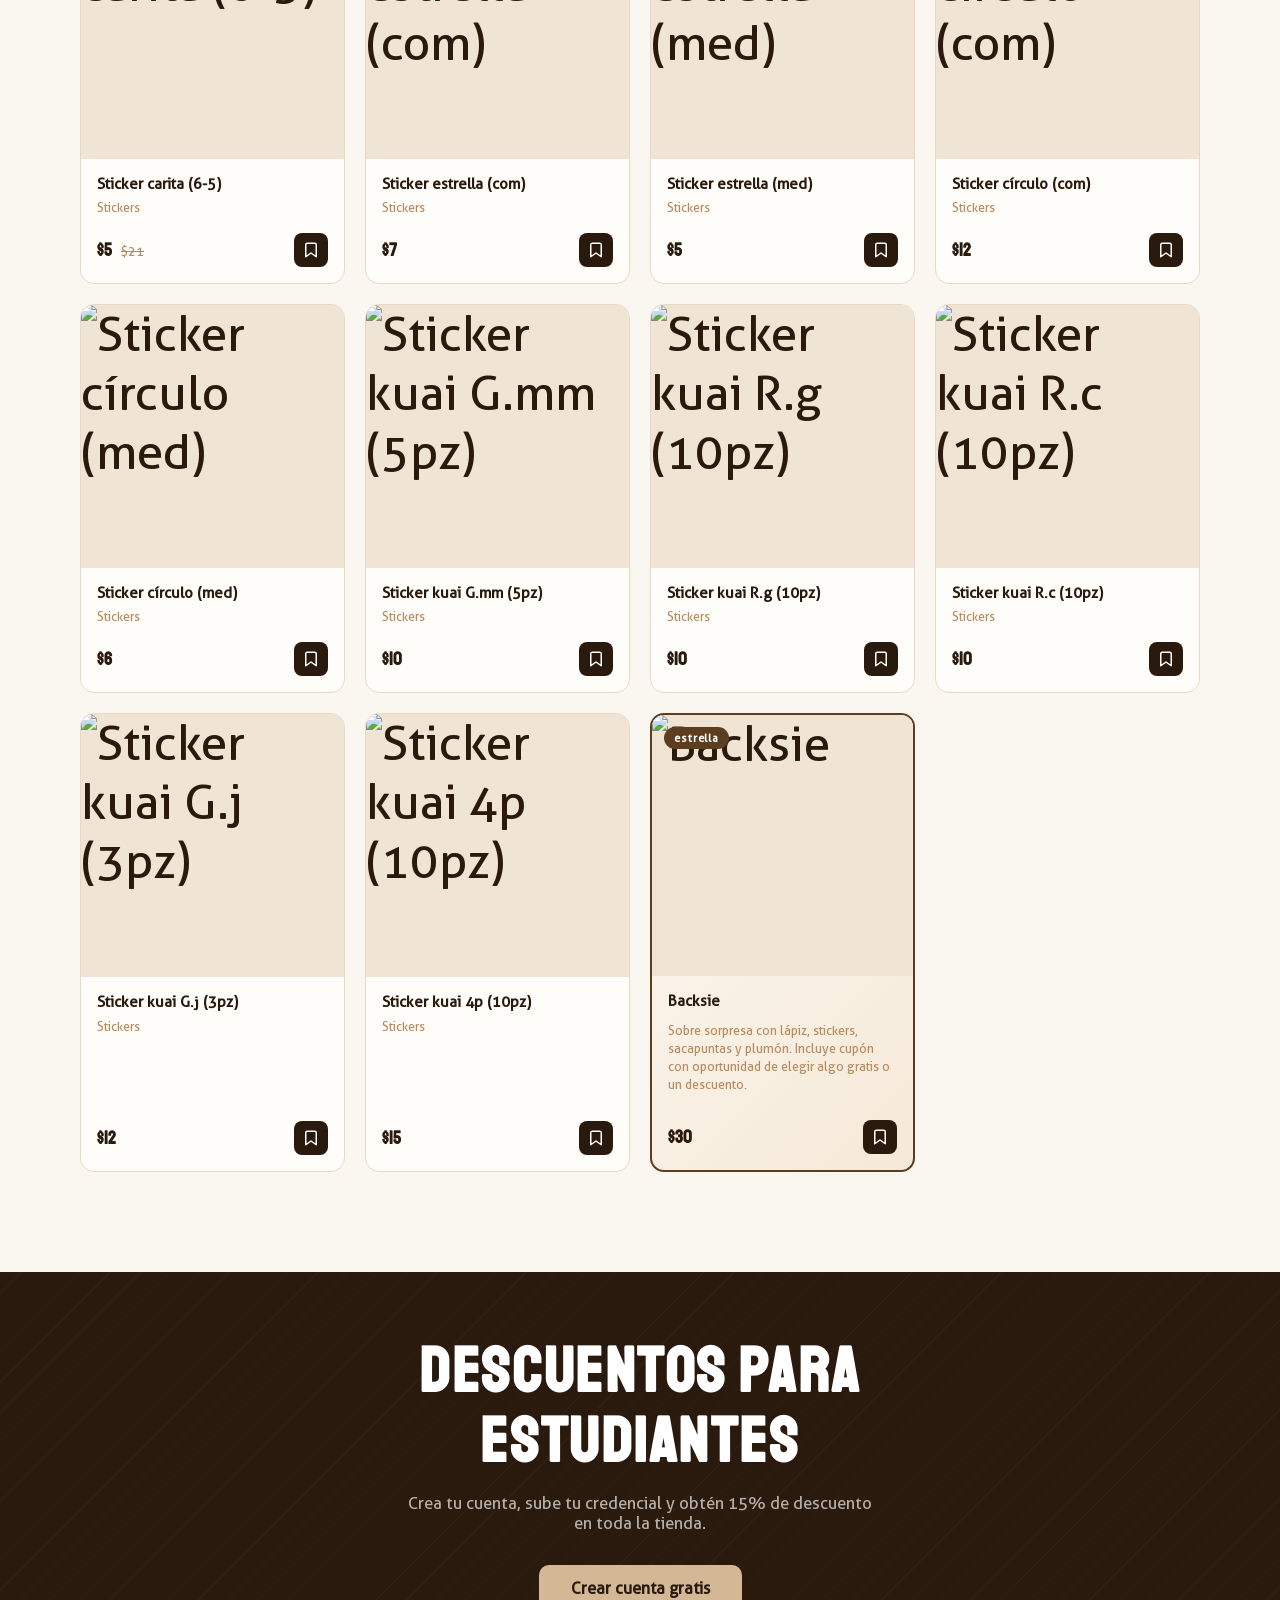
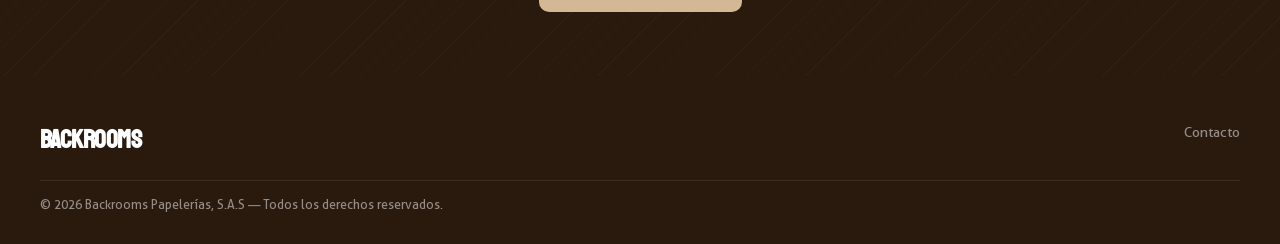
==== commit 94284304: "ver 2" ====
--- a/index.html
+++ b/index.html
@@ -316,9 +316,22 @@
     </div>
   </footer>
 
+  <!-- ── QR FERIA (display en vivo) ── -->
+  <div class="event-qr-card" id="eventQrCard">
+    <button class="event-qr-close" id="eventQrClose" aria-label="Ocultar QR">✕</button>
+    <img class="event-qr-img" src="qr-feria.png" alt="Código QR para visitar Backrooms en línea" />
+    <span class="event-qr-label">Escanea y visítanos en línea</span>
+  </div>
+
   <!-- ── SCRIPTS ── -->
   <script src="https://cdn.jsdelivr.net/npm/@supabase/supabase-js@2"></script>
 
   <script src="backrooms.js"></script>
+  <script>
+    // Permite cerrar el QR de feria sin tocar backrooms.js (cambio temporal de display)
+    document.getElementById('eventQrClose')?.addEventListener('click', () => {
+      document.getElementById('eventQrCard')?.remove();
+    });
+  </script>
 </body>
 </html>
--- a/backrooms.css
+++ b/backrooms.css
@@ -1493,3 +1493,417 @@
   filter: opacity(0.3) sepia(1) saturate(0.5);
   background: var(--beige-light);
 }
+
+/* ══════════════════════════════════════════════
+   EASTER EGG — Debug Panel (dev/test aesthetic)
+══════════════════════════════════════════════ */
+#debugOverlay {
+  position: fixed;
+  inset: 0;
+  z-index: 9999;
+  background: #000;
+  display: flex;
+  flex-direction: column;
+  opacity: 0;
+  transition: opacity 0.15s ease;
+  font-family: 'Courier New', Courier, monospace;
+}
+#debugOverlay.open { opacity: 1; }
+
+.debug-panel {
+  width: 100%;
+  height: 100%;
+  display: flex;
+  flex-direction: column;
+  background: #000;
+  color: #e0e0e0;
+  overflow: hidden;
+}
+
+/* Sin dots de macOS — barra plana de título estilo dev */
+.debug-titlebar {
+  display: flex;
+  align-items: center;
+  justify-content: space-between;
+  padding: 4px 10px;
+  background: #e0e0e0;
+  color: #000;
+  user-select: none;
+  flex-shrink: 0;
+}
+.debug-dot { display: none; }  /* eliminados */
+
+.debug-title {
+  font-family: 'Courier New', monospace;
+  font-size: 0.78rem;
+  font-weight: bold;
+  color: #000;
+  letter-spacing: 0.05em;
+  text-transform: uppercase;
+  flex: 1;
+  text-align: left;
+}
+.debug-title em { color: #000; font-style: normal; }
+.debug-title-esc {
+  font-size: 0.7rem;
+  color: #444;
+  white-space: nowrap;
+}
+
+.debug-body {
+  display: flex;
+  flex-direction: column;
+  flex: 1;
+  overflow: hidden;
+  border: 1px solid #333;
+  border-top: none;
+}
+
+/* Área de log — ocupa todo el espacio */
+.debug-log {
+  flex: 1;
+  overflow-y: auto;
+  padding: 8px 10px 4px;
+  display: flex;
+  flex-direction: column;
+  gap: 0;
+}
+.debug-log::-webkit-scrollbar { width: 6px; }
+.debug-log::-webkit-scrollbar-track { background: #000; }
+.debug-log::-webkit-scrollbar-thumb { background: #444; }
+
+.debug-line {
+  font-size: 0.78rem;
+  line-height: 1.45;
+  color: #c8c8c8;
+  white-space: pre-wrap;
+  word-break: break-all;
+}
+.debug-line-boot  { color: #666; }
+.debug-line-ok    { color: #c8c8c8; }
+.debug-line-err   { color: #fff; background: #c00; padding: 0 3px; }
+.debug-line-input { color: #fff; }
+
+/* Fila de input — pegada al fondo */
+.debug-input-row {
+  display: flex;
+  align-items: center;
+  padding: 4px 10px;
+  border-top: 1px solid #333;
+  background: #000;
+  flex-shrink: 0;
+}
+.debug-prompt {
+  color: #fff;
+  font-size: 0.78rem;
+  flex-shrink: 0;
+  white-space: nowrap;
+  user-select: none;
+  margin-right: 4px;
+}
+.debug-input {
+  flex: 1;
+  background: none;
+  border: none;
+  outline: none;
+  color: #fff;
+  font-family: 'Courier New', monospace;
+  font-size: 0.78rem;
+  caret-color: #fff;
+  min-width: 0;
+}
+
+/* Botones de sugerencia — fila horizontal plana */
+.debug-commands {
+  padding: 4px 10px 6px;
+  border-top: 1px solid #222;
+  display: flex;
+  align-items: center;
+  gap: 6px;
+  flex-wrap: wrap;
+  background: #0a0a0a;
+  flex-shrink: 0;
+}
+.debug-cmd-label {
+  font-size: 0.68rem;
+  color: #555;
+  white-space: nowrap;
+}
+.debug-cmd-list {
+  display: flex;
+  flex-wrap: wrap;
+  gap: 4px;
+}
+.debug-cmd {
+  background: none;
+  border: 1px solid #444;
+  border-radius: 0;
+  color: #aaa;
+  font-family: 'Courier New', monospace;
+  font-size: 0.68rem;
+  padding: 1px 7px;
+  cursor: pointer;
+  transition: background 0.1s, color 0.1s;
+}
+.debug-cmd:hover { background: #e0e0e0; color: #000; border-color: #e0e0e0; }
+
+.debug-cmd-danger { color: #f88; border-color: #622; }
+.debug-cmd-danger:hover { background: #f00; color: #fff; border-color: #f00; }
+
+@media (max-width: 480px) {
+  .debug-line { font-size: 0.72rem; }
+}
+
+/* ══════════════════════════════════════════════
+   FAKE DNS ERROR — pantalla tipo Chrome
+══════════════════════════════════════════════ */
+#fakeDnsError {
+  position: fixed;
+  inset: 0;
+  z-index: 99999;
+  background: #fff;
+  display: flex;
+  align-items: center;
+  justify-content: center;
+  opacity: 0;
+  transition: opacity 0.2s ease;
+  font-family: Arial, sans-serif;
+}
+#fakeDnsError.dns-visible { opacity: 1; }
+
+.dns-inner {
+  max-width: 560px;
+  width: 100%;
+  padding: 40px 24px;
+  display: flex;
+  flex-direction: column;
+  gap: 12px;
+  color: #202124;
+}
+
+.dns-icon {
+  margin-bottom: 8px;
+  opacity: 0.35;
+}
+
+.dns-inner h1 {
+  font-size: 1.6rem;
+  font-weight: 400;
+  color: #202124;
+  margin: 0;
+  line-height: 1.3;
+}
+
+.dns-inner p {
+  font-size: 0.95rem;
+  color: #5f6368;
+  margin: 0;
+  line-height: 1.5;
+}
+
+.dns-code {
+  font-family: monospace;
+  font-size: 0.82rem;
+  color: #5f6368;
+  margin: 4px 0 8px;
+}
+
+.dns-actions {
+  display: flex;
+  gap: 10px;
+  flex-wrap: wrap;
+  margin-top: 4px;
+}
+
+.dns-btn {
+  padding: 8px 20px;
+  font-size: 0.88rem;
+  border-radius: 4px;
+  border: none;
+  cursor: pointer;
+  font-family: Arial, sans-serif;
+  transition: background 0.15s;
+}
+.dns-btn-primary {
+  background: #1a73e8;
+  color: #fff;
+}
+.dns-btn-primary:hover { background: #1765cc; }
+.dns-btn-primary:disabled { background: #8ab4f8; cursor: default; }
+.dns-btn {
+  background: #f1f3f4;
+  color: #202124;
+}
+.dns-btn:not(.dns-btn-primary):hover { background: #e8eaed; }
+
+.dns-detail {
+  margin-top: 8px;
+  border-top: 1px solid #e8eaed;
+  padding-top: 14px;
+  display: flex;
+  flex-direction: column;
+  gap: 8px;
+}
+.dns-detail p {
+  font-size: 0.88rem;
+  color: #5f6368;
+}
+.dns-err-code {
+  font-family: monospace;
+  font-size: 0.8rem;
+  color: #80868b;
+}
+
+/* ══════════════════════════════════════════════
+   LF_STEREO — reproductor ASCII
+══════════════════════════════════════════════ */
+#lfStereo {
+  border: 1px solid #555;
+  border-top: none;
+  background: #0a0a0a;
+  font-family: 'Courier New', Courier, monospace;
+  flex-shrink: 0;
+}
+.lf-titlebar {
+  display: flex;
+  justify-content: space-between;
+  align-items: center;
+  padding: 3px 8px;
+  background: #333;
+  color: #ccc;
+  font-size: 0.7rem;
+  border-bottom: 1px solid #555;
+}
+.lf-close {
+  background: none;
+  border: none;
+  color: #ccc;
+  font-family: 'Courier New', monospace;
+  font-size: 0.7rem;
+  padding: 0 4px;
+  cursor: pointer;
+  letter-spacing: 0;
+}
+.lf-close:hover { color: #fff; }
+.lf-ascii-wrap {
+  padding: 4px 8px 6px;
+  overflow-x: auto;
+}
+.lf-ascii {
+  margin: 0;
+  font-family: 'Courier New', Courier, monospace;
+  font-size: 0.72rem;
+  line-height: 1.45;
+  color: #c8c8c8;
+  white-space: pre;
+  cursor: default;
+  user-select: none;
+}
+/* controles reales ocultos — accionados por JS */
+.lf-hidden-controls {
+  display: flex;
+  gap: 6px;
+  padding: 0 8px 6px;
+  flex-wrap: wrap;
+}
+.lf-hidden-controls input[type=range] {
+  flex: 1;
+  min-width: 80px;
+  accent-color: #c8c8c8;
+  cursor: pointer;
+}
+.lf-hidden-controls button {
+  background: #1a1a1a;
+  border: 1px solid #444;
+  color: #aaa;
+  font-family: 'Courier New', monospace;
+  font-size: 0.68rem;
+  padding: 1px 8px;
+  cursor: pointer;
+}
+.lf-hidden-controls button:hover { background: #e0e0e0; color: #000; border-color: #e0e0e0; }
+
+/* ══════════════════════════════════════════════
+   QR DE FERIA — tarjeta flotante temporal para
+   display en vivo en stand de emprendimiento.
+   Quitar este bloque + el markup en index.html
+   cuando termine el evento.
+══════════════════════════════════════════════ */
+.event-qr-card {
+  position: fixed;
+  right: 20px;
+  bottom: 20px;
+  z-index: 999;
+  display: flex;
+  flex-direction: column;
+  align-items: center;
+  gap: 10px;
+  background: var(--beige-pale);
+  border: 2px solid var(--beige);
+  border-radius: 18px;
+  padding: 18px 18px 14px;
+  box-shadow: 0 12px 32px rgba(42,26,14,0.18);
+  animation: fadeIn 0.6s 0.3s ease forwards;
+  opacity: 0;
+}
+
+.event-qr-close {
+  position: absolute;
+  top: 6px;
+  right: 8px;
+  background: transparent;
+  border: none;
+  color: var(--brown-mid);
+  font-size: 0.85rem;
+  line-height: 1;
+  cursor: pointer;
+  padding: 4px;
+}
+.event-qr-close:hover { color: var(--ink); }
+
+.event-qr-img {
+  width: 210px;
+  height: 210px;
+  display: block;
+  border-radius: 10px;
+  background: #fff;
+  padding: 8px;
+  box-sizing: border-box;
+}
+
+.event-qr-label {
+  font-family: 'Aller', sans-serif;
+  font-size: 0.85rem;
+  font-weight: 700;
+  color: var(--brown);
+  text-align: center;
+  max-width: 210px;
+}
+
+/* Tablets de ~10-12" en horizontal (viewport real, no 1400px que nunca dispara en tablet) */
+@media (min-width: 768px) and (max-width: 1366px) {
+  .event-qr-card { right: 28px; bottom: 28px; padding: 22px 22px 16px; }
+  .event-qr-img { width: 260px; height: 260px; }
+  .event-qr-label { font-size: 1rem; max-width: 260px; }
+}
+
+/* Monitores/TVs grandes de stand */
+@media (min-width: 1920px) {
+  .event-qr-card { right: 32px; bottom: 32px; padding: 24px 24px 18px; }
+  .event-qr-img { width: 240px; height: 240px; }
+  .event-qr-label { font-size: 0.9rem; max-width: 240px; }
+}
+
+/* Tablet en vertical/portrait — ancho de viewport más angosto que en horizontal */
+@media (max-width: 767px) and (min-height: 700px) {
+  .event-qr-card { right: 20px; bottom: 20px; padding: 20px 20px 14px; }
+  .event-qr-img { width: 200px; height: 200px; }
+  .event-qr-label { font-size: 0.88rem; max-width: 200px; }
+}
+
+/* Celular chico: reduce tamaño y muévelo para no tapar contenido ni el navbar */
+@media (max-width: 480px) and (max-height: 700px) {
+  .event-qr-card { right: 12px; bottom: 12px; padding: 12px 12px 10px; }
+  .event-qr-img { width: 110px; height: 110px; }
+  .event-qr-label { font-size: 0.68rem; max-width: 110px; }
+}
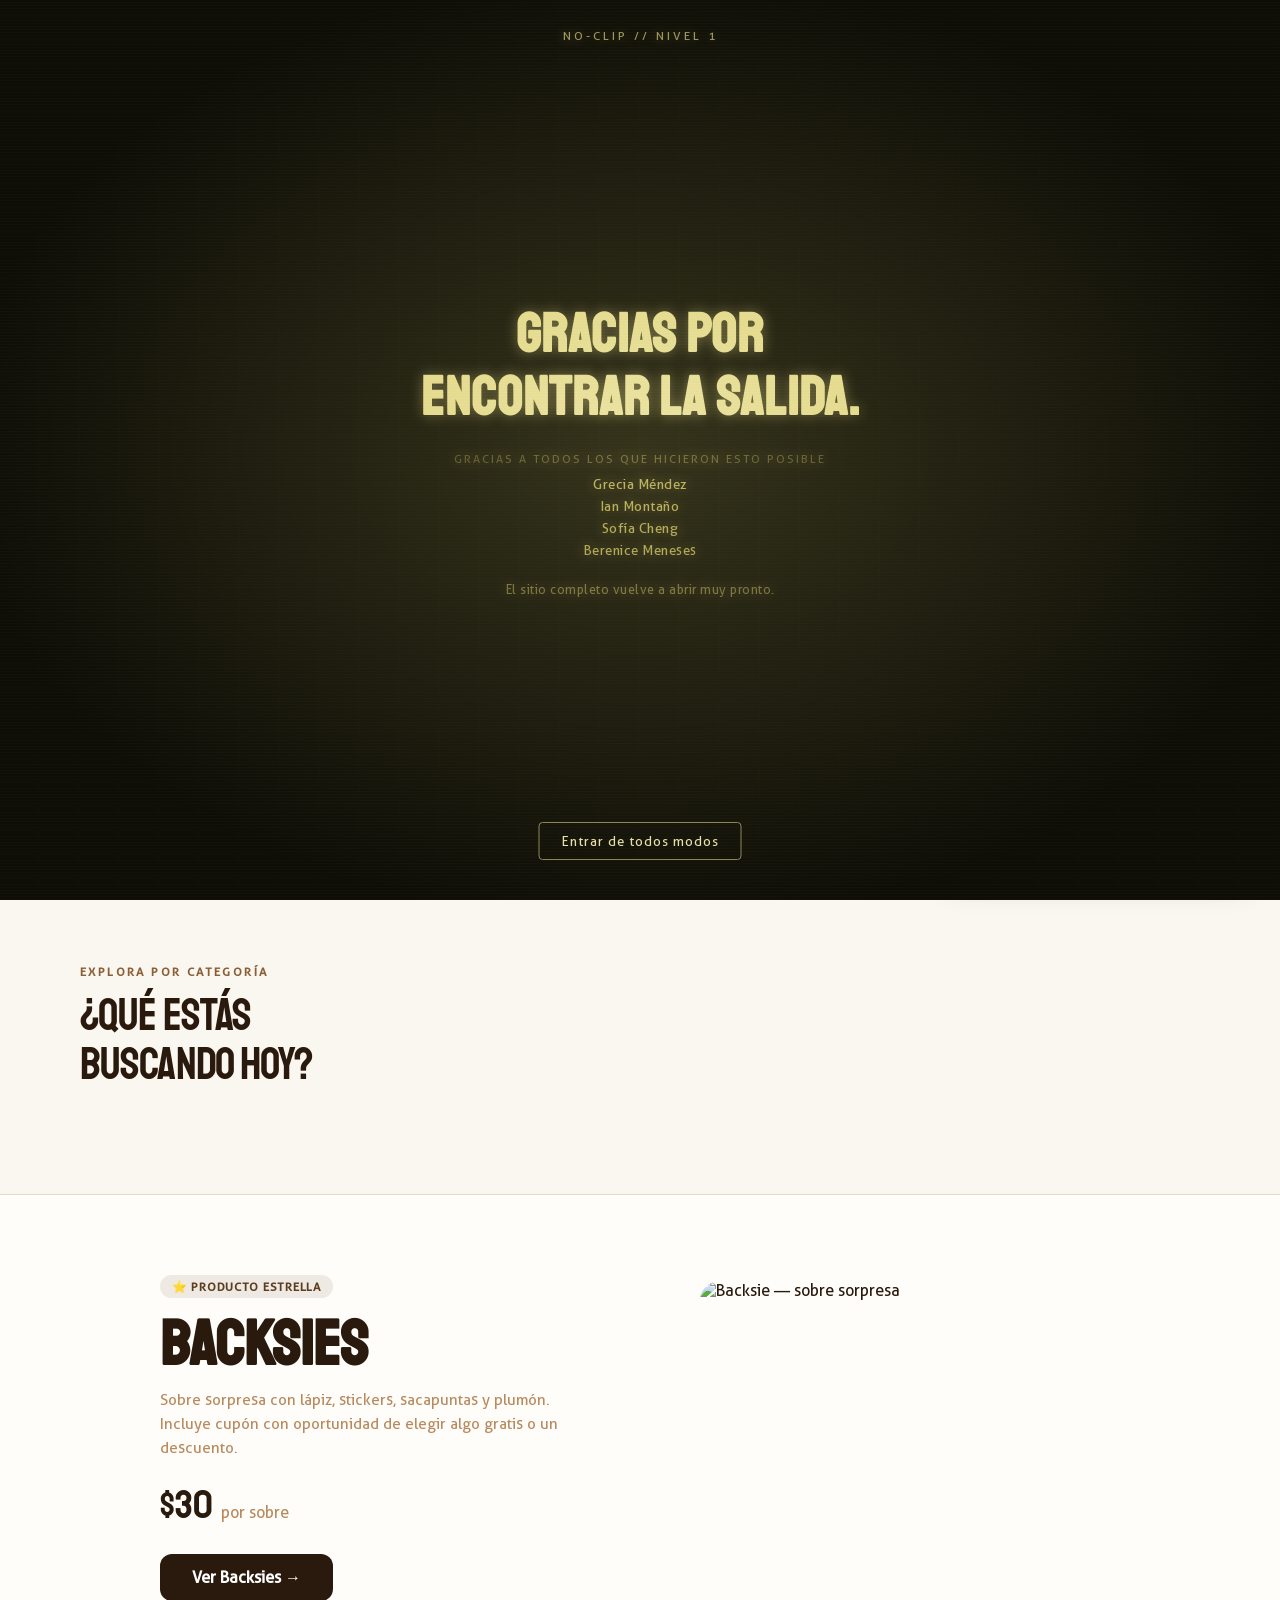
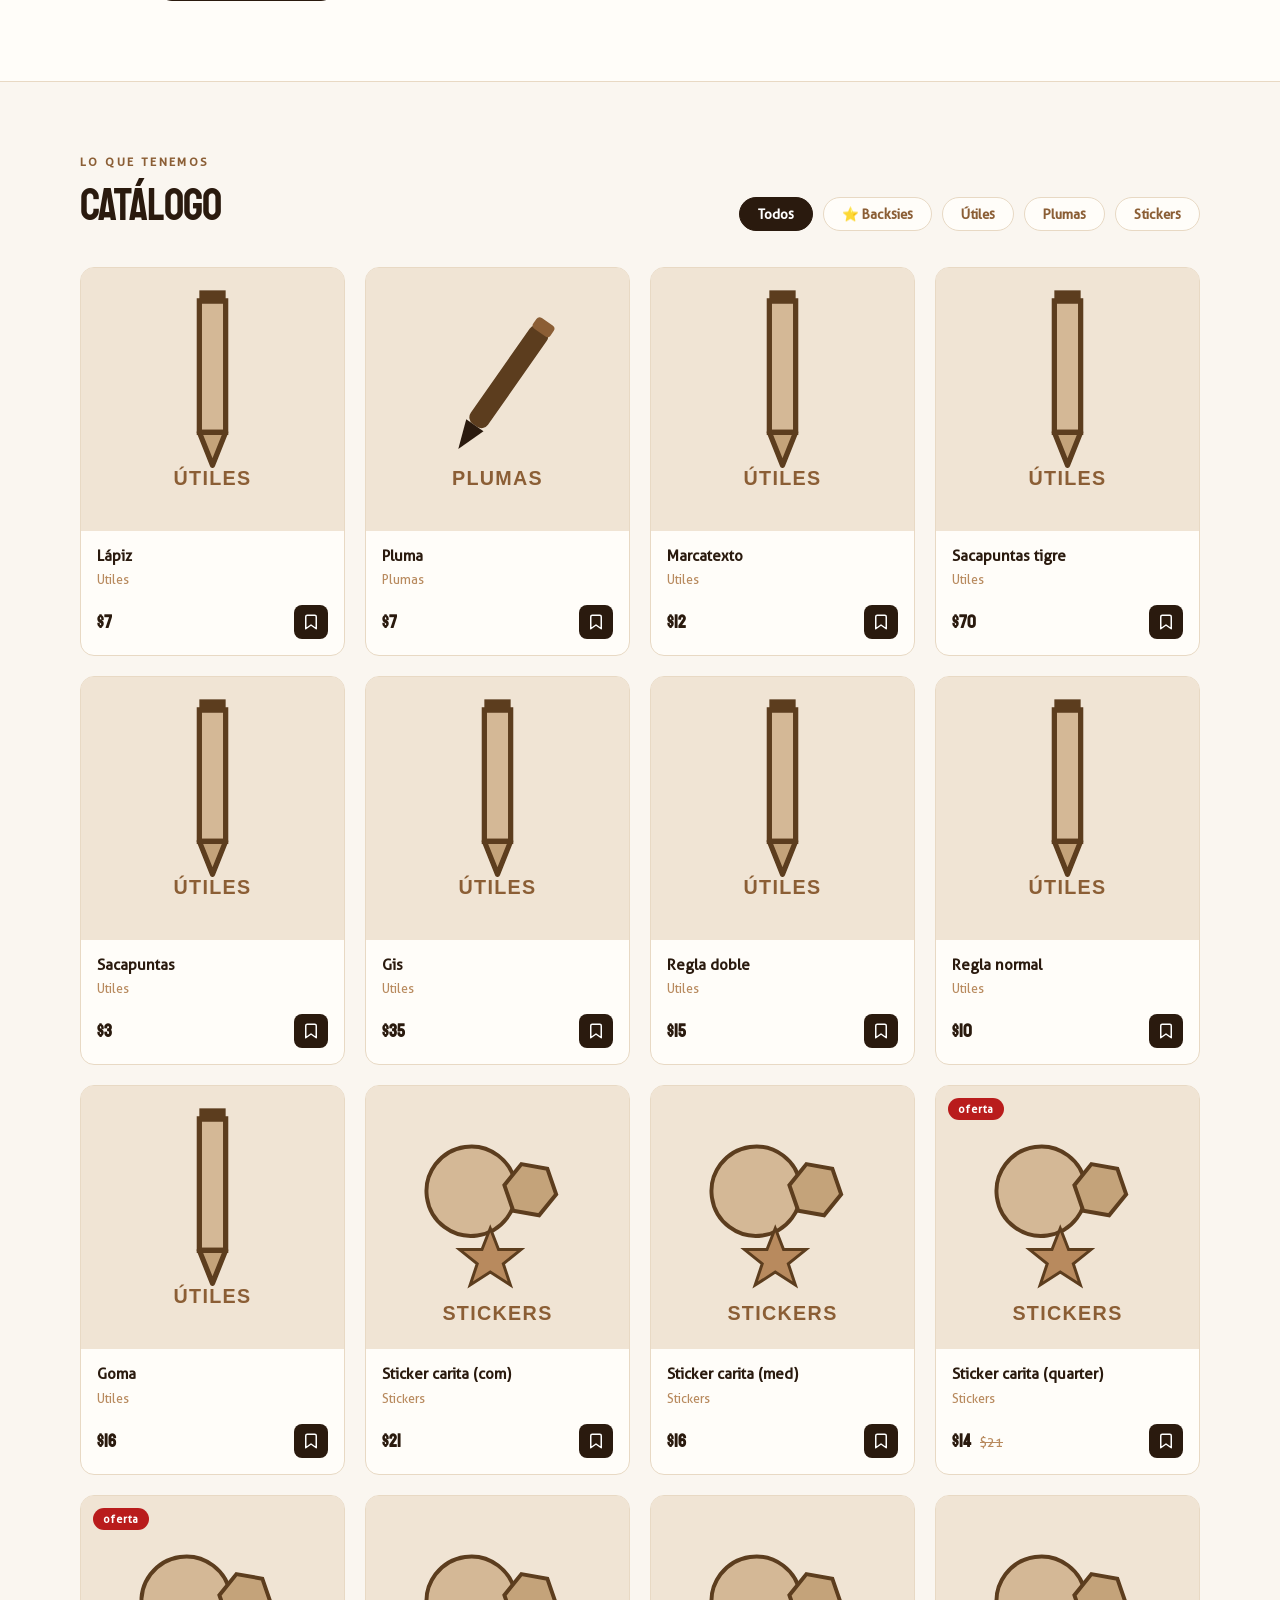
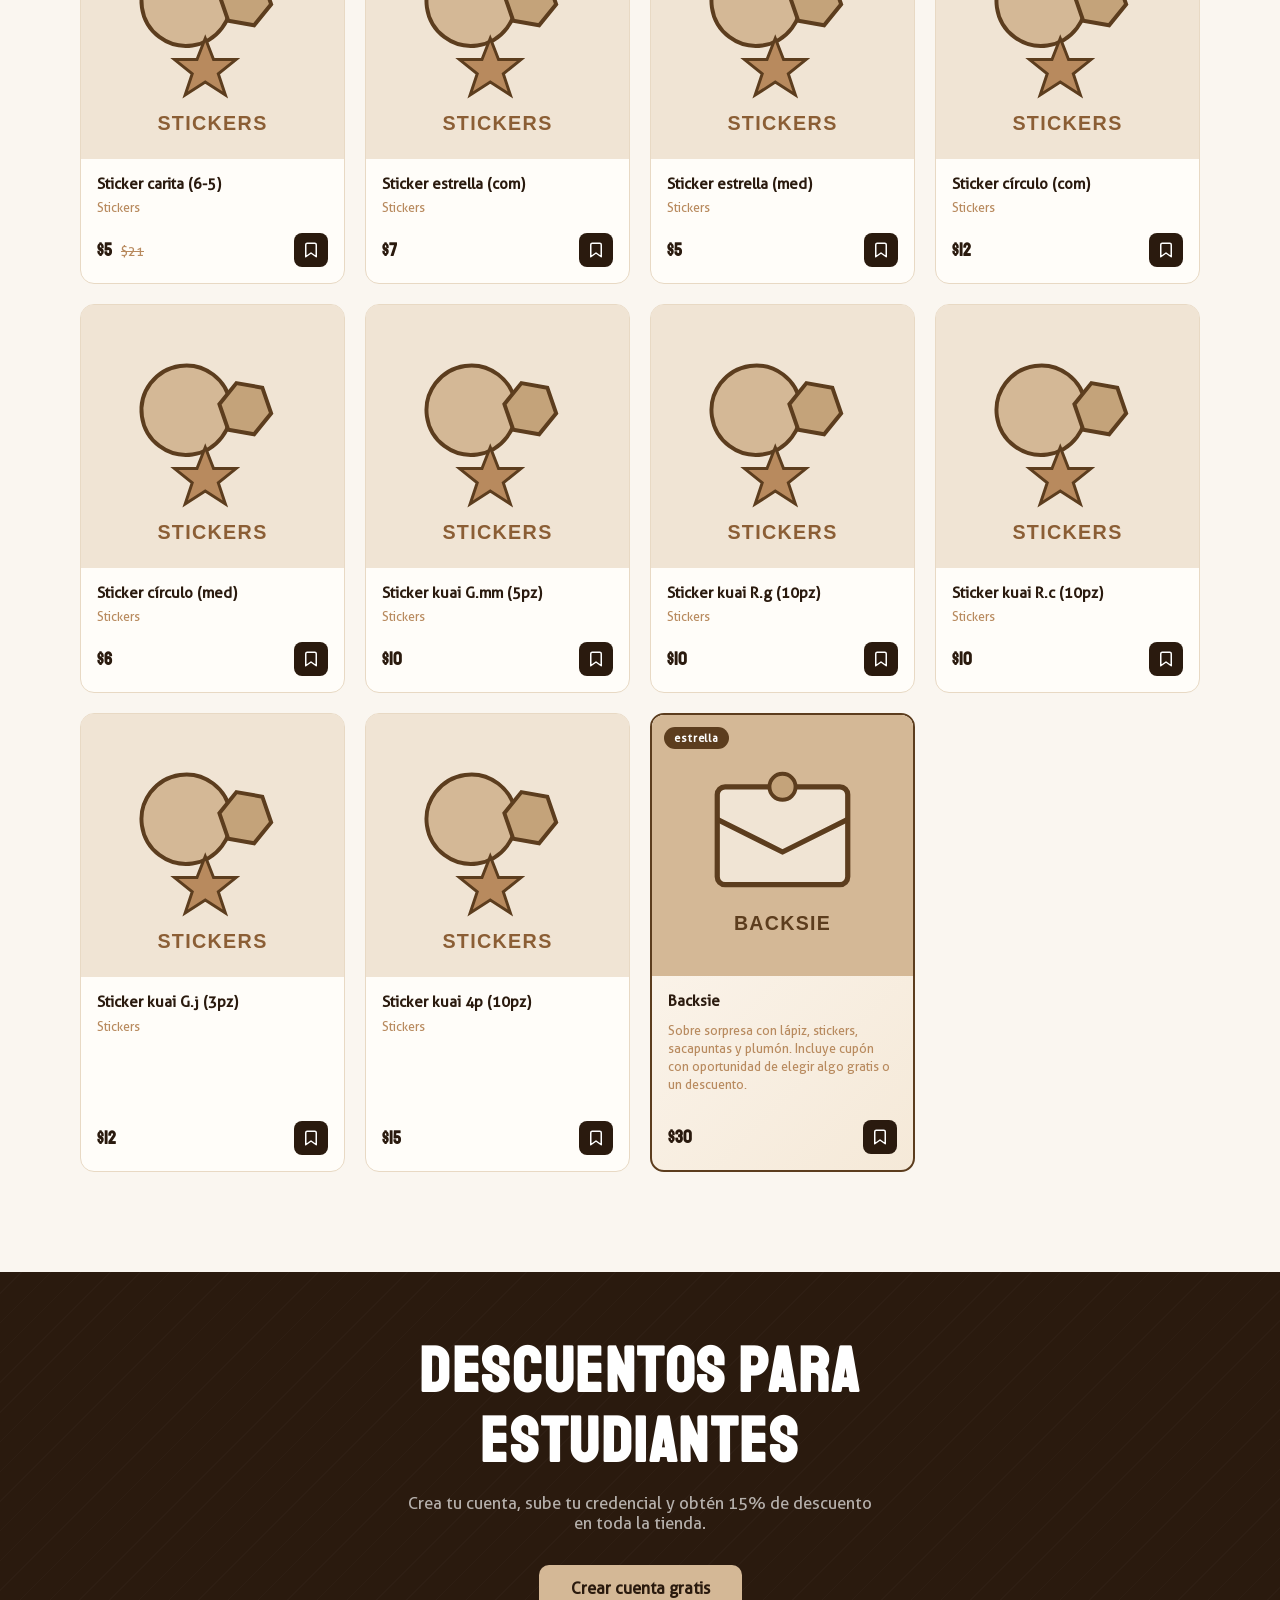
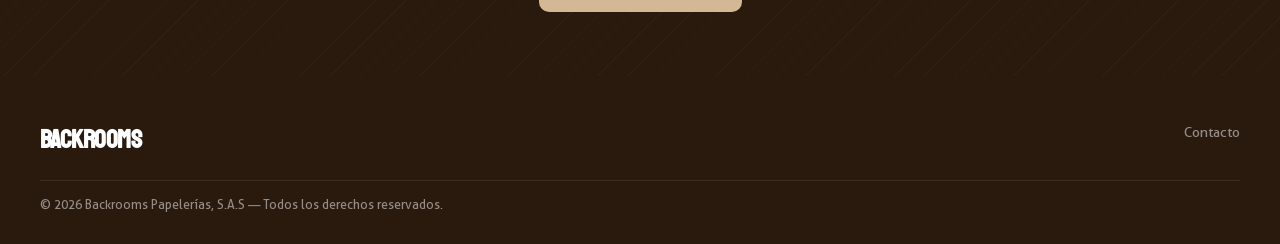
==== commit 58ca3e09: "ver thx" ====
--- a/index.html
+++ b/index.html
@@ -175,32 +175,6 @@
             <svg width="16" height="16" viewBox="0 0 24 24" fill="none" stroke="currentColor" stroke-width="2.5"><path d="m9 18 6-6-6-6"/></svg>
           </a>
         </div>
-
-        <!-- Countdown -->
-        <div class="hero-countdown" id="heroCountdown">
-          <span class="hcd-label">Apertura oficial</span>
-          <div class="hcd-timer">
-            <div class="hcd-block">
-              <span class="hcd-num" id="cdDays">00</span>
-              <span class="hcd-unit-label">días</span>
-            </div>
-            <span class="hcd-dot">:</span>
-            <div class="hcd-block">
-              <span class="hcd-num" id="cdHours">00</span>
-              <span class="hcd-unit-label">horas</span>
-            </div>
-            <span class="hcd-dot">:</span>
-            <div class="hcd-block">
-              <span class="hcd-num" id="cdMins">00</span>
-              <span class="hcd-unit-label">min</span>
-            </div>
-            <span class="hcd-dot">:</span>
-            <div class="hcd-block">
-              <span class="hcd-num" id="cdSecs">00</span>
-              <span class="hcd-unit-label">seg</span>
-            </div>
-          </div>
-        </div>
       </div>
 
       <div class="hero-illustration">
@@ -323,6 +297,183 @@
     <span class="event-qr-label">Escanea y visítanos en línea</span>
   </div>
 
+  <!-- ══════════════════════════════════════════════
+       OVERLAY DE CIERRE — EXPO (temporal)
+       Pantalla de créditos estética "liminal space".
+       Para QUITARLO: cambia EVENT_CLOSED a false abajo,
+       o borra este bloque completo + su <style> y <script>.
+  ══════════════════════════════════════════════ -->
+  <style>
+    #expoOverlay {
+      position: fixed; inset: 0; z-index: 9999;
+      background: #2b2a1a;
+      display: flex; align-items: center; justify-content: center;
+      overflow: hidden;
+      font-family: 'Aller', Arial, sans-serif;
+    }
+    #expoOverlay::before {
+      content: '';
+      position: absolute; inset: 0;
+      background:
+        repeating-linear-gradient(0deg, rgba(255,255,200,0.05) 0px, rgba(255,255,200,0.05) 1px, transparent 1px, transparent 3px),
+        radial-gradient(ellipse at center, rgba(220,210,90,0.18) 0%, rgba(20,20,10,0.85) 75%);
+      mix-blend-mode: overlay;
+      animation: expoFlicker 4.2s infinite;
+      pointer-events: none;
+      z-index: 3;
+    }
+    #expoOverlay::after {
+      content: '';
+      position: absolute; inset: 0;
+      background: repeating-linear-gradient(90deg, #4a4830 0 38px, #56532f 38px 40px);
+      opacity: 0.12;
+      pointer-events: none;
+    }
+    @keyframes expoFlicker {
+      0%, 100% { opacity: 1; }
+      4% { opacity: 0.85; }
+      6% { opacity: 1; }
+      48% { opacity: 0.96; }
+      50% { opacity: 0.78; }
+      52% { opacity: 1; }
+    }
+
+    .expo-eyebrow-fixed {
+      position: absolute; top: 28px; left: 0; right: 0;
+      z-index: 4;
+      text-align: center;
+      font-size: 0.75rem; letter-spacing: 3px; text-transform: uppercase;
+      color: #b8ae6a; opacity: 0.85;
+      text-shadow: 0 0 14px rgba(232,224,168,0.45);
+    }
+
+    .expo-content {
+      position: relative;
+      z-index: 2;
+      max-width: 640px;
+      padding: 40px 32px;
+      display: flex; flex-direction: column; align-items: center;
+      text-align: center;
+      color: #e8e0a8;
+      text-shadow: 0 0 14px rgba(232,224,168,0.45);
+      animation: expoEnter 4s cubic-bezier(0.16, 1, 0.3, 1) forwards;
+    }
+    /* Entra desde abajo del viewport y se detiene en su posición centrada
+       natural (translateY(0), que es donde el flex del padre ya lo coloca).
+       No depende de medir alturas: el destino siempre es "el centro". */
+    @keyframes expoEnter {
+      from { transform: translateY(60vh); opacity: 0; }
+      to   { transform: translateY(0); opacity: 1; }
+    }
+
+    .expo-title {
+      font-family: 'Staatliches', Arial, sans-serif;
+      font-size: clamp(2rem, 6vw, 3.4rem);
+      line-height: 1.15;
+      margin-bottom: 22px;
+      letter-spacing: 1px;
+    }
+    .expo-thanks-label {
+      font-size: 0.72rem; letter-spacing: 2px; text-transform: uppercase;
+      color: #6f6a45; margin-bottom: 10px;
+    }
+    .expo-thanks-names {
+      list-style: none;
+      font-size: 0.85rem;
+      letter-spacing: 0.5px;
+      color: #b8ae6a;
+      max-width: 480px;
+      margin: 0 0 24px;
+      padding: 0;
+      display: flex;
+      flex-direction: column;
+      gap: 6px;
+    }
+    .expo-footnote {
+      font-size: 0.78rem; color: #8d8758; letter-spacing: 0.5px;
+    }
+
+    /* Botón independiente: fijo abajo del overlay, no se anima junto con el
+       texto, siempre visible desde el inicio sin esperar a la entrada. */
+    .expo-enter {
+      position: absolute; bottom: 40px; left: 50%; transform: translateX(-50%);
+      z-index: 5;
+      background: transparent;
+      border: 1px solid #8d8758;
+      color: #e8e0a8;
+      font-family: 'Aller', sans-serif;
+      font-size: 0.82rem;
+      letter-spacing: 1px;
+      padding: 10px 22px;
+      border-radius: 4px;
+      cursor: pointer;
+      transition: background 0.2s, color 0.2s, opacity 0.6s ease;
+    }
+    .expo-enter:hover { background: #e8e0a8; color: #2b2a1a; }
+    .expo-enter.expo-fading { opacity: 0; pointer-events: none; }
+
+    @media (max-width: 480px) {
+      .expo-content { padding: 28px 20px; }
+      .expo-thanks-names { font-size: 0.78rem; }
+      .expo-enter { bottom: 24px; }
+    }
+  </style>
+
+  <div id="expoOverlay">
+    <div class="expo-eyebrow-fixed">NO-CLIP // NIVEL 1</div>
+    <div class="expo-content">
+      <h1 class="expo-title">Gracias por<br>encontrar la salida.</h1>
+      <div class="expo-thanks-label">Gracias a todos los que hicieron esto posible</div>
+      <ul class="expo-thanks-names">
+        <li>Grecia Méndez</li>
+        <li>Ian Montaño</li>
+        <li>Sofía Cheng</li>
+        <li>Berenice Meneses</li>
+      </ul>
+      <p class="expo-footnote">El sitio completo vuelve a abrir muy pronto.</p>
+    </div>
+    <button class="expo-enter" id="expoEnterBtn">Entrar de todos modos</button>
+    <audio id="expoAudio" src="expo-theme.mp3" loop preload="auto"></audio>
+  </div>
+
+  <script>
+    // ── Flag de control: cambia a false para desactivar el overlay sin borrar nada ──
+    const EVENT_CLOSED = true;
+
+    (function () {
+      const overlay = document.getElementById('expoOverlay');
+      if (!overlay) return;
+      if (!EVENT_CLOSED) { overlay.remove(); return; }
+
+      const audio = document.getElementById('expoAudio');
+
+      // Los navegadores bloquean autoplay con sonido sin interacción previa.
+      // Intentamos reproducir de inmediato; si falla, esperamos el primer
+      // click/touch en cualquier parte de la página para arrancar la música.
+      function tryPlay() {
+        audio?.play().catch(() => {
+          const start = () => { audio.play().catch(() => {}); cleanup(); };
+          const cleanup = () => {
+            document.removeEventListener('click', start);
+            document.removeEventListener('touchstart', start);
+          };
+          document.addEventListener('click', start, { once: true });
+          document.addEventListener('touchstart', start, { once: true });
+        });
+      }
+      tryPlay();
+
+      document.getElementById('expoEnterBtn')?.addEventListener('click', (e) => {
+        const btn = e.currentTarget;
+        btn.classList.add('expo-fading'); // fade progresivo del botón antes de irse
+        overlay.style.transition = 'opacity 0.6s ease';
+        overlay.style.opacity = '0';
+        if (audio) { audio.pause(); audio.currentTime = 0; }
+        setTimeout(() => overlay.remove(), 600);
+      });
+    })();
+  </script>
+
   <!-- ── SCRIPTS ── -->
   <script src="https://cdn.jsdelivr.net/npm/@supabase/supabase-js@2"></script>
 
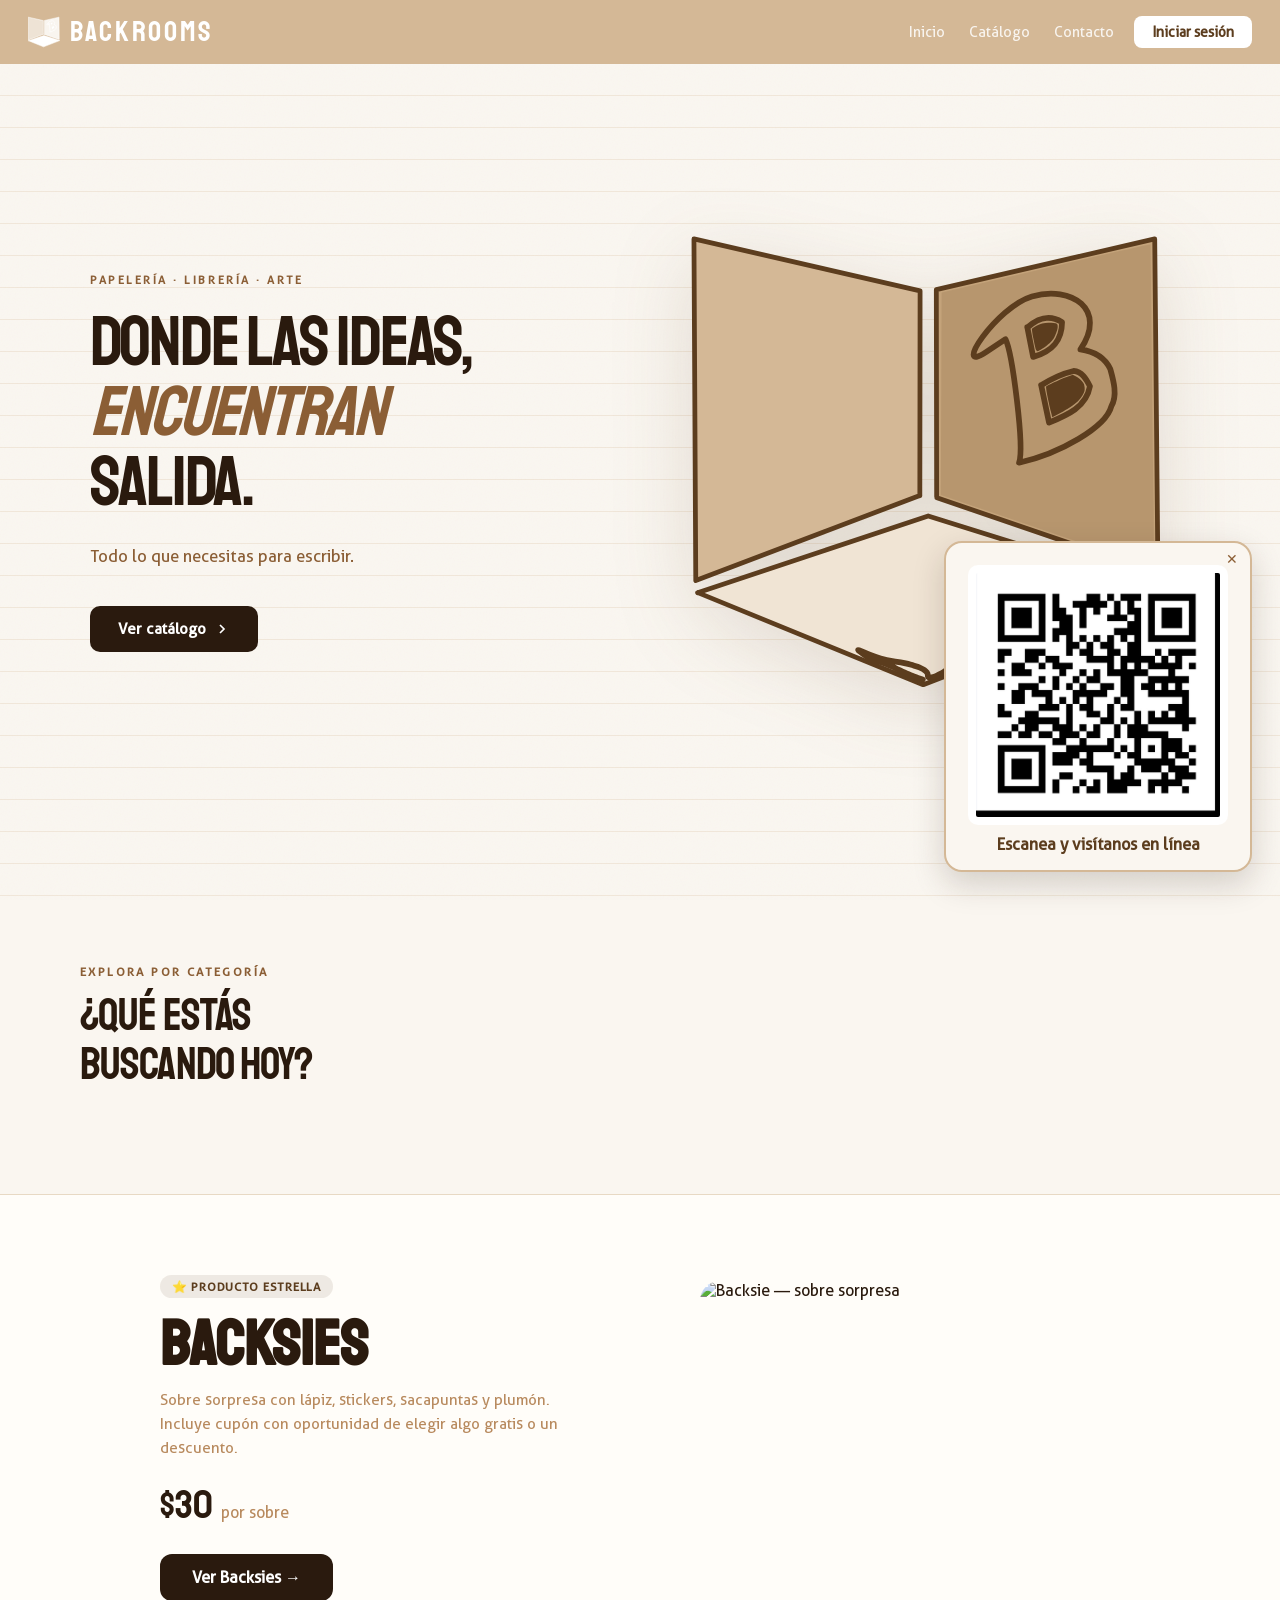
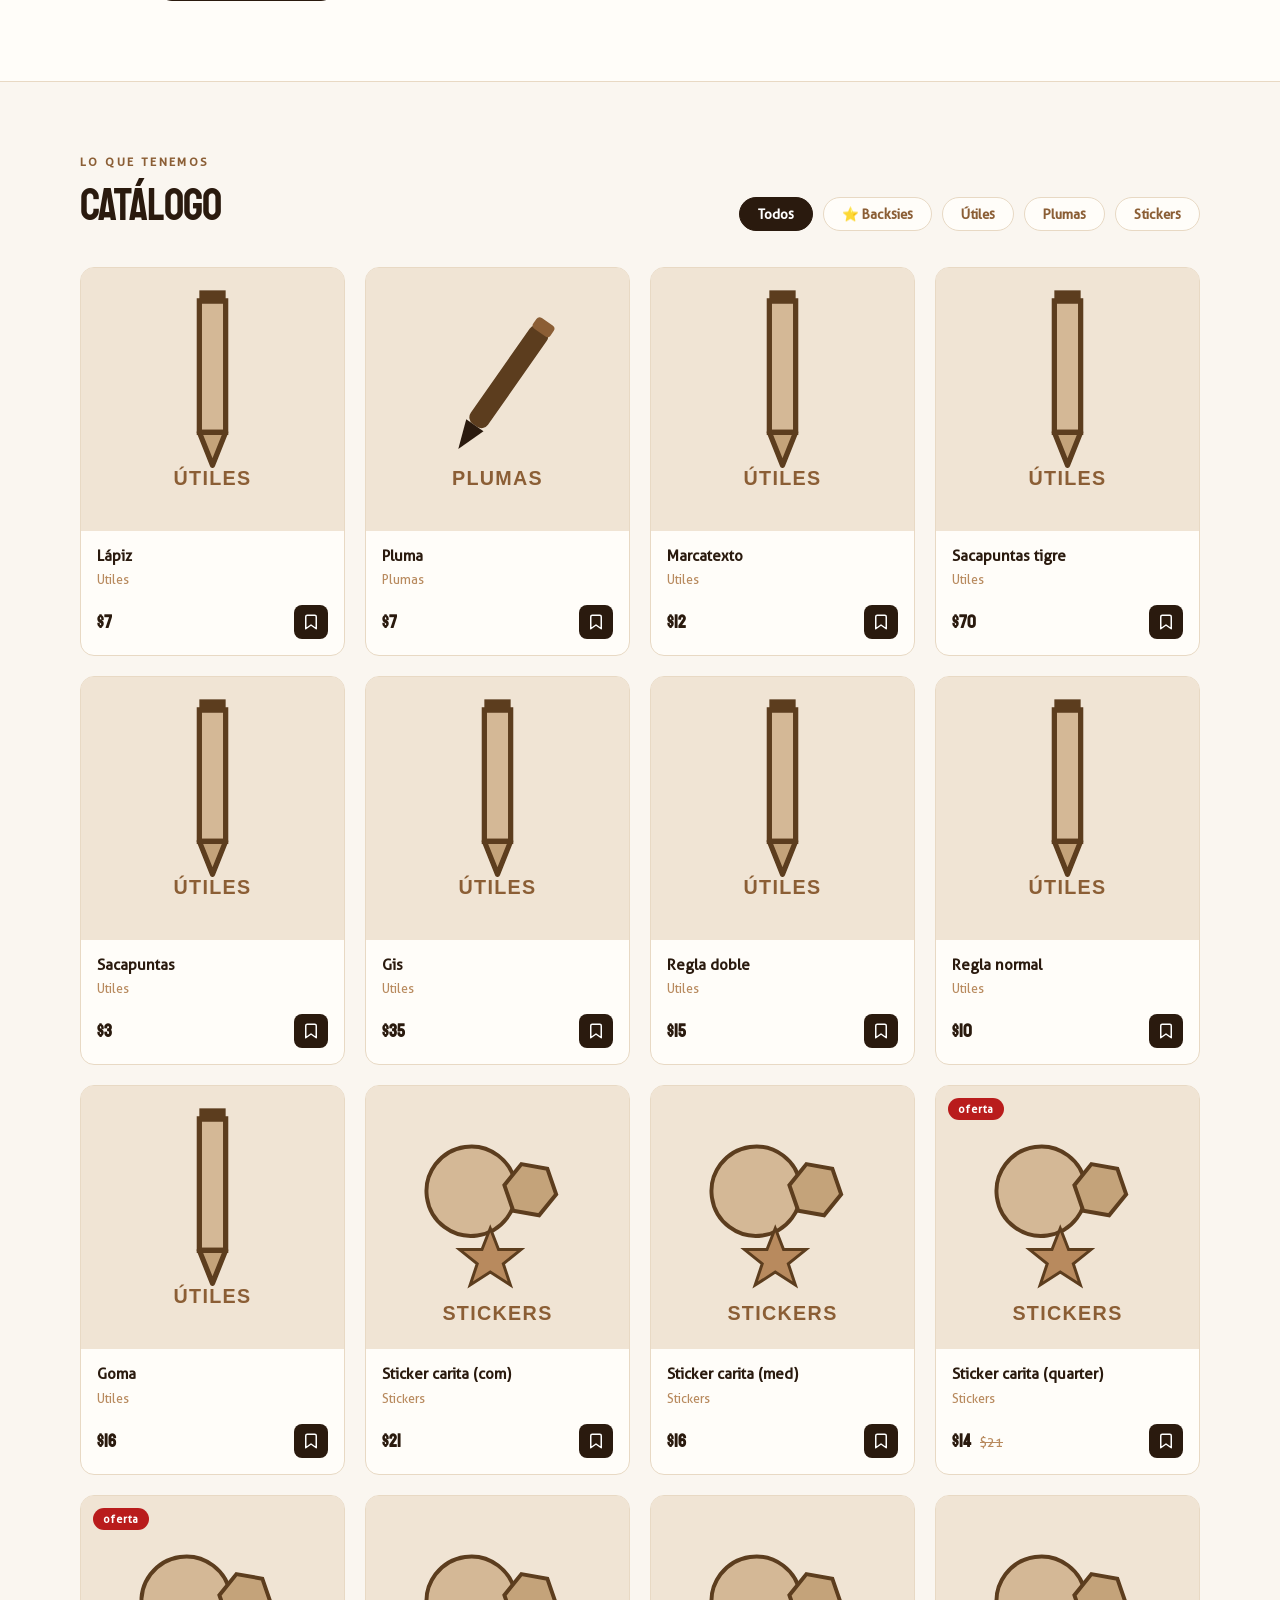
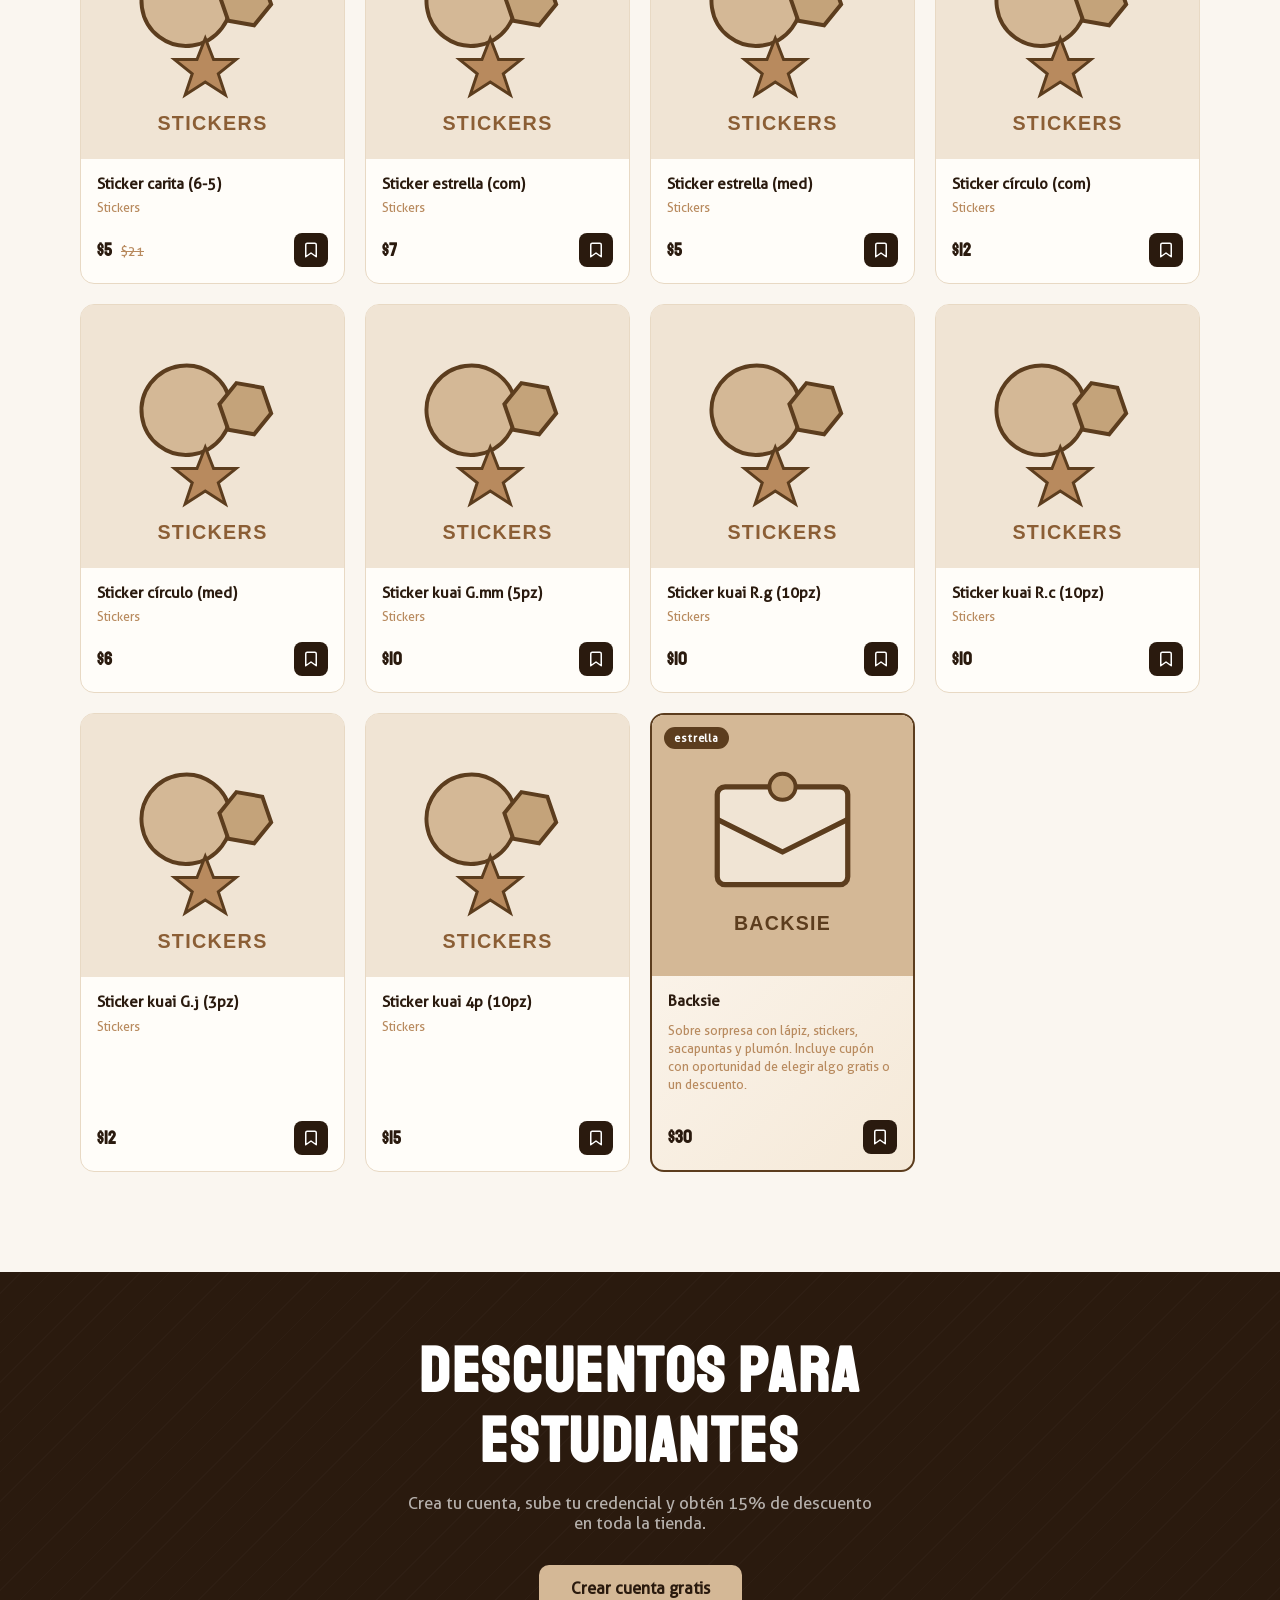
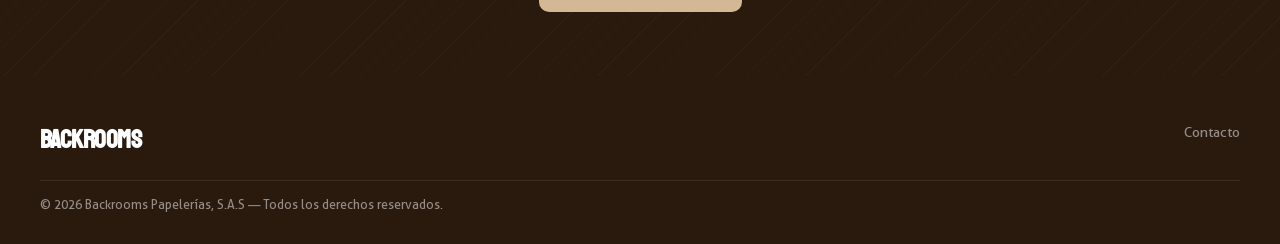
==== commit 032a9b6a: "ver thx1.1" ====
--- a/index.html
+++ b/index.html
@@ -356,7 +356,7 @@
       text-align: center;
       color: #e8e0a8;
       text-shadow: 0 0 14px rgba(232,224,168,0.45);
-      animation: expoEnter 4s cubic-bezier(0.16, 1, 0.3, 1) forwards;
+      animation: expoEnter 7s cubic-bezier(0.16, 1, 0.3, 1) forwards;
     }
     /* Entra desde abajo del viewport y se detiene en su posición centrada
        natural (translateY(0), que es donde el flex del padre ya lo coloca).
@@ -437,31 +437,35 @@
   </div>
 
   <script>
-    // ── Flag de control: cambia a false para desactivar el overlay sin borrar nada ──
+    // ── Control de cierre automático ──
+    // El overlay se autodesactiva al llegar EXPO_END_DATE (no hace falta tocar
+    // nada manualmente). Si quieres apagarlo antes de esa fecha, cambia
+    // EVENT_CLOSED a false. Si quieres extender el plazo, mueve la fecha.
     const EVENT_CLOSED = true;
+    const EXPO_END_DATE = new Date('2026-06-20T00:00:00-06:00'); // 2 días desde el 18 jun 2026
 
     (function () {
       const overlay = document.getElementById('expoOverlay');
       if (!overlay) return;
-      if (!EVENT_CLOSED) { overlay.remove(); return; }
+      const expired = new Date() >= EXPO_END_DATE;
+      if (!EVENT_CLOSED || expired) { overlay.remove(); return; }
 
       const audio = document.getElementById('expoAudio');
 
-      // Los navegadores bloquean autoplay con sonido sin interacción previa.
-      // Intentamos reproducir de inmediato; si falla, esperamos el primer
-      // click/touch en cualquier parte de la página para arrancar la música.
-      function tryPlay() {
-        audio?.play().catch(() => {
-          const start = () => { audio.play().catch(() => {}); cleanup(); };
-          const cleanup = () => {
-            document.removeEventListener('click', start);
-            document.removeEventListener('touchstart', start);
-          };
-          document.addEventListener('click', start, { once: true });
-          document.addEventListener('touchstart', start, { once: true });
-        });
+      // Samsung Internet (y varios navegadores móviles) son más estrictos que
+      // Chrome/Firefox: si se llama audio.play() automáticamente al cargar y
+      // falla, el intento posterior dentro de un click puede quedar bloqueado
+      // también. Por eso NO intentamos reproducir antes de que haya un gesto:
+      // el primer click/touch en la página dispara play() de forma directa,
+      // sin ningún intento previo que pueda "ensuciar" el estado del audio.
+      let audioStarted = false;
+      function startAudioOnce() {
+        if (audioStarted || !audio) return;
+        audioStarted = true;
+        audio.play().catch(() => { audioStarted = false; });
       }
-      tryPlay();
+      document.addEventListener('click', startAudioOnce, { once: true });
+      document.addEventListener('touchstart', startAudioOnce, { once: true });
 
       document.getElementById('expoEnterBtn')?.addEventListener('click', (e) => {
         const btn = e.currentTarget;
